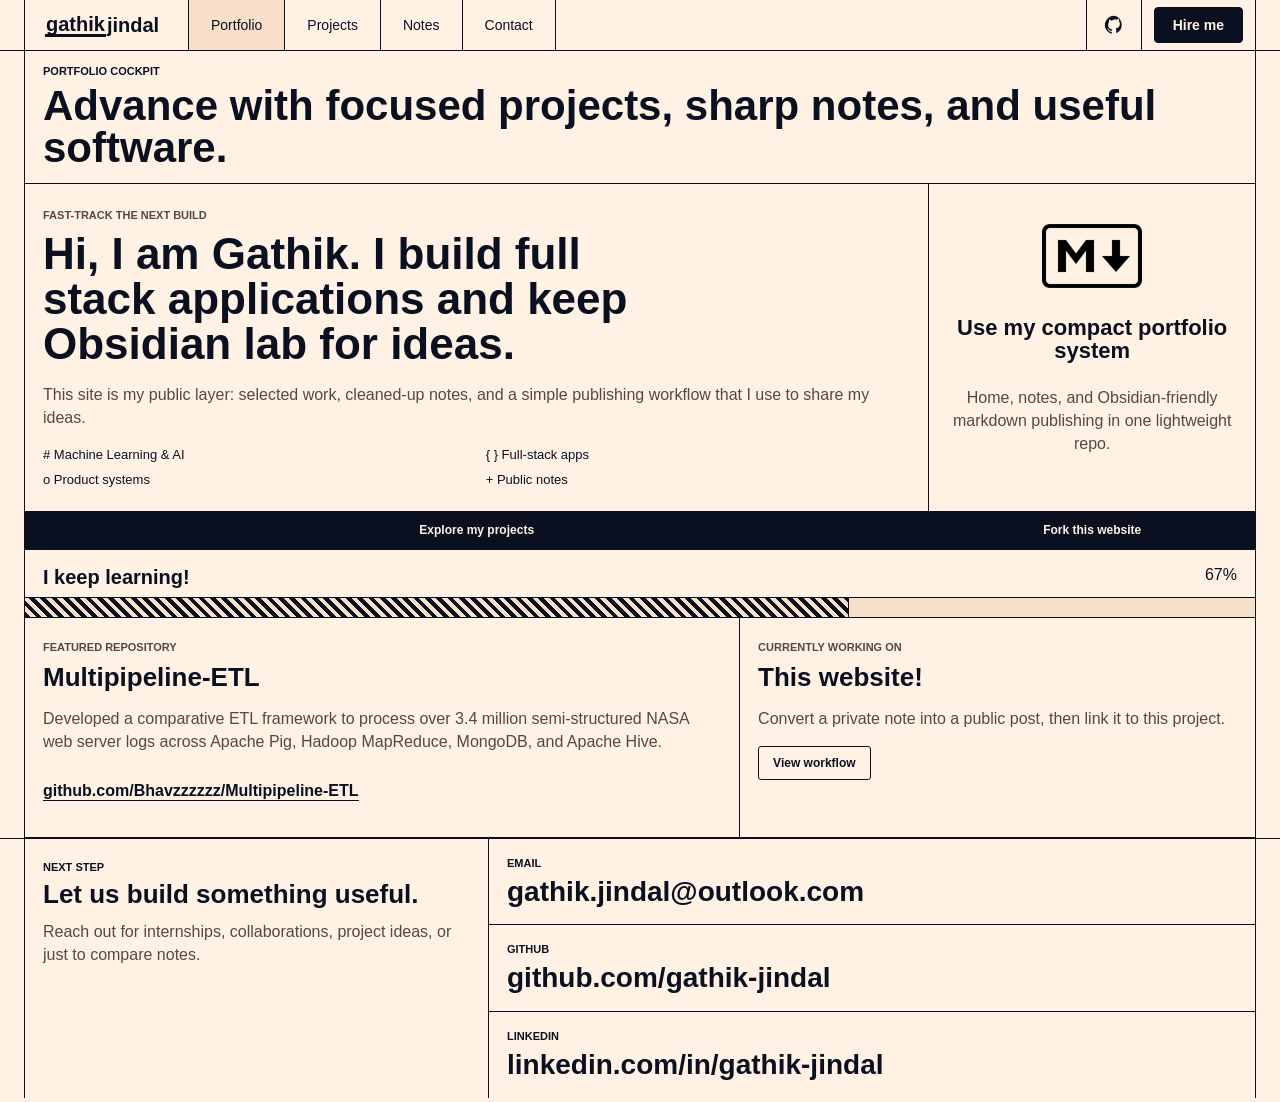
==== index.html @ c19e20e6 "change image" ====
<!doctype html>
<html lang="en">

<head>
  <meta charset="utf-8">
  <meta name="viewport" content="width=device-width, initial-scale=1">
  <meta name="description" content="Portfolio dashboard for Gathik Jindal.">
  <title>Gathik Jindal | Portfolio</title>
  <link rel="stylesheet" href="assets/css/base.css">
  <link rel="stylesheet" href="assets/css/pages/home.css">
</head>

<body class="page page-home page-no-sidebar">
  <header class="topbar">
    <div class="topbar-inner">
      <a class="logo" href="index.html" aria-label="Gathik Jindal home"><span>gathik</span>jindal</a>
      <nav class="topnav" aria-label="Main navigation">
        <a class="hover-pop" href="index.html" aria-current="page">Portfolio</a>
        <a class="hover-pop" href="#projects">Projects</a>
        <a class="hover-pop" href="notes.html">Notes</a>
        <a class="hover-pop" href="#contact">Contact</a>
      </nav>
      <div class="top-actions">
        <a class="icon-button hover-pop" href="https://github.com/gathik-jindal" target="_blank" aria-label="GitHub">
          <!-- svg for github, wild -->
          <svg viewBox="0 0 24 24" aria-hidden="true">
            <path
              d="M12 2a10 10 0 0 0-3.16 19.49c.5.09.68-.22.68-.48v-1.7c-2.78.6-3.37-1.19-3.37-1.19-.45-1.16-1.1-1.46-1.1-1.46-.91-.62.07-.61.07-.61 1 .07 1.53 1.03 1.53 1.03.9 1.52 2.34 1.08 2.91.83.09-.65.35-1.08.63-1.33-2.22-.25-4.55-1.11-4.55-4.93 0-1.09.39-1.98 1.03-2.68-.1-.25-.45-1.27.1-2.64 0 0 .84-.27 2.75 1.02A9.51 9.51 0 0 1 12 6.01c.85 0 1.7.11 2.5.34 1.9-1.29 2.74-1.02 2.74-1.02.55 1.37.2 2.39.1 2.64.64.7 1.02 1.59 1.02 2.68 0 3.83-2.34 4.67-4.56 4.92.36.31.68.92.68 1.86v2.76c0 .26.18.58.69.48A10 10 0 0 0 12 2Z" />
          </svg>
        </a>
        <a class="upgrade hover-pop" href="mailto:gathik.jindal@outlook.com">Hire me</a>
      </div>
    </div>
  </header>

  <div class="app-shell">
    <main class="dashboard" id="dashboard">
      <section class="panel header-panel">
        <p class="panel-label">Portfolio cockpit</p>
        <h1>Advance with focused projects, sharp notes, and useful software.</h1>
      </section>

      <section class="hero-panel panel">
        <div class="hero-copy">
          <p class="panel-label">Fast-track the next build</p>
          <h2>Hi, I am <span class="hover-pop" style="display: inline-block">Gathik</span>. I build full stack
            applications and keep Obsidian lab for ideas.</h2>
          <p>
            This site is my public layer: selected work, cleaned-up notes, and a simple publishing
            workflow that I use to share my ideas.
          </p>
          <div class="trend-grid" aria-label="Current focus areas">
            <span># Machine Learning & AI</span>
            <span>{ } Full-stack apps</span>
            <span>o Product systems</span>
            <span>+ Public notes</span>
          </div>
        </div>
        <aside class="coach-card">
          <div class="coach-image" aria-hidden="true">
            <img src="assets/images/mardown-icon.png"
              alt="A markdown file logo, representing my focus on building a public note-taking system." />
          </div>
          <h3>Use my compact portfolio system</h3>
          <p>Home, notes, and Obsidian-friendly markdown publishing in one lightweight repo.</p>
        </aside>
        <!-- These are related to the above two divs -->
        <a class="panel-cta hover-pop" href="#projects">Explore my projects</a>
        <a class="panel-cta panel-cta-alt hover-pop" href="notes.html">Fork this website</a>
      </section>

      <section class="panel progress-panel" id="learning">
        <div class="panel-heading">
          <h2>I keep learning!</h2>
          <span>67%</span>
        </div>
        <div class="progress-track"><span style="width: 67%"></span></div>
      </section>

      <section class="split-grid" id="projects">
        <article class="panel course-card hover-pop">
          <p class="panel-label">Featured repository</p>
          <h2>Multipipeline-ETL</h2>
          <p>Developed a comparative ETL framework to process over 3.4 million semi-structured NASA web server logs
            across Apache Pig, Hadoop MapReduce, MongoDB, and Apache Hive.</p>
          <a href="https://github.com/Bhavzzzzzz/Multipipeline-ETL"
            target="_blank">github.com/Bhavzzzzzz/Multipipeline-ETL</a>
        </article>
        <article class="panel plan-card hover-pop">
          <p class="panel-label">Currently Working on</p>
          <h2>This website!</h2>
          <p>Convert a private note into a public post, then link it to this project.</p>
          <a class="outline-button hover-pop" href="notes.html#obsidian-workflow">View workflow</a>
        </article>
      </section>
    </main>
  </div>

  <footer class="bottom-bar" id="contact">
    <div class="bottom-bar-inner">
      <div class="bottom-bar-intro">
        <p class="panel-label">Next step</p>
        <h2>Let us build something useful.</h2>
        <p>Reach out for internships, collaborations, project ideas, or just to compare notes.
      </div>
      <div class="bottom-bar-grid" aria-label="bottom-bar links">
        <a class="bottom-bar-card hover-pop" href="mailto:gathik.jindal@outlook.com">
          <span>Email</span>
          <strong>gathik.jindal@outlook.com</strong>
        </a>
        <a class="bottom-bar-card hover-pop" href="https://github.com/gathik-jindal" target="_blank" rel="noreferrer">
          <span>GitHub</span>
          <strong>github.com/gathik-jindal</strong>
        </a>
        <a class="bottom-bar-card hover-pop" href="https://www.linkedin.com/in/gathik-jindal-10851428b/" target="_blank"
          rel="noreferrer">
          <span>LinkedIn</span>
          <strong>linkedin.com/in/gathik-jindal</strong>
        </a>
      </div>
    </div>
  </footer>

  <script src="assets/js/main.js"></script>
</body>

</html>
---- assets/css/base.css ----
:root {
    --paper: #fff2e4;
    --paper-deep: #f7dfc9;
    --ink: #0b1020;
    --muted: #514a44;
    --line: #0b1020;
    --blue: #4b3cff;
    --yellow: #ffd500;
    --soft: rgba(11, 16, 32, 0.06);
}

* {
    box-sizing: border-box;
}

html {
    scroll-behavior: smooth;
}

body {
    margin: 0;
    background: var(--paper);
    color: var(--ink);
    font-family: Arial, Helvetica, sans-serif;
    letter-spacing: 0;
}

a {
    color: inherit;
    text-decoration: none;
}

button {
    color: inherit;
    font: inherit;
}

.topbar {
    position: sticky;
    top: 0;
    z-index: 20;
    min-height: 50px;
    border-bottom: 1.5px solid var(--line);
    background: var(--paper);
}

.topbar-inner {
    display: grid;
    grid-template-columns: 164px 1fr auto;
    width: min(100% - 48px, 1450px);
    min-height: 50px;
    margin: 0 auto;
    border-right: 1.5px solid var(--line);
    border-left: 1.5px solid var(--line);
    background: var(--paper);
}

.logo {
    display: flex;
    align-items: center;
    padding: 0 20px;
    border-right: 1.5px solid var(--line);
    font-size: 20px;
    font-weight: 700;
}

.logo span {
    display: inline-block;
    margin-right: 1px;
    padding: 1px 1px 0;
    border-bottom: 3px solid var(--ink);
    line-height: 1;
}

.topnav,
.top-actions {
    display: flex;
    align-items: stretch;
}

.topnav a,
.icon-button,
.upgrade {
    display: inline-flex;
    align-items: center;
    justify-content: center;
    min-height: 50px;
    padding: 0 22px;
    border-right: 1.5px solid var(--line);
    background: var(--paper);
    font-size: 14px;
}

.upgrade {
    min-height: 36px;
    align-self: center;
    margin: 0 12px;
    padding: 0 18px;
    border: 1.5px solid var(--line);
    border-radius: 4px;
    background: var(--ink);
    color: var(--paper);
    font-weight: 700;
}

.topnav a[aria-current="page"] {
    background: var(--paper-deep);
}

.hover-pop {
    position: relative;
    isolation: isolate;
    transition: transform 140ms ease;
}

.hover-pop:hover {
    z-index: 12;
    transform: translate(4px, -4px);
    outline: 1.5px solid var(--line);
    outline-offset: -1.5px;
}

.hover-pop::before {
    content: "";
    position: absolute;
    inset: 0;
    z-index: -1;
    opacity: 0;
    border: 1.5px solid var(--line);
    background: repeating-linear-gradient(45deg, var(--ink), var(--ink) 4px, var(--paper) 4px, var(--paper) 8px);
    transform: translate(-4px, 4px);
    clip-path: polygon(0 0, 4px 0, 4px calc(100% - 4px), 100% calc(100% - 4px), 100% 100%, 0 100%);
    transition: opacity 140ms ease;
}

.hover-pop:hover::before {
    opacity: 1;
}

.icon-button {
    width: 56px;
    padding: 0;
    border-left: 1.5px solid var(--line);
}

.icon-button svg {
    width: 22px;
    height: 22px;
    fill: currentColor;
}

.app-shell {
    display: grid;
    grid-template-columns: 185px minmax(0, 1fr);
    width: min(100% - 48px, 1450px);
    /* min-height: calc(100vh - 51px); */
    margin: 0 auto;
    border-left: 1.5px solid var(--line);
    border-right: 1.5px solid var(--line);
    background: var(--paper);
}

.page-no-sidebar .app-shell {
    grid-template-columns: 1fr;
    width: min(100% - 48px, 1450px);
}

/* Sidebar contents are not used right now but can be used
in the future */

.sidebar {
    border-right: 1.5px solid var(--line);
    background: rgba(255, 242, 228, 0.84);
}

.page-no-sidebar .sidebar {
    display: none;
}

.side-link {
    display: flex;
    align-items: center;
    gap: 10px;
    min-height: 36px;
    padding: 0 14px;
    border-bottom: 1.5px solid var(--line);
    background: var(--paper);
    font-size: 13px;
}

.side-link.is-active {
    background: var(--paper-deep);
}

.side-icon {
    width: 18px;
    text-align: center;
    font-size: 16px;
}

.side-link small {
    margin-left: auto;
    padding: 2px 5px;
    border-radius: 999px;
    background: var(--yellow);
    font-size: 9px;
    font-weight: 700;
}

.side-card {
    padding: 16px;
    border-bottom: 1.5px solid var(--line);
    background: var(--paper);
}

.side-card h2 {
    margin: 0 0 8px;
    font-size: 16px;
}

.side-card p {
    margin: 0 0 12px;
    color: var(--muted);
    font-size: 12px;
    line-height: 1.35;
}

.dashboard {
    min-width: 0;
}

.panel {
    border-bottom: 1.5px solid var(--line);
    background: var(--paper);
}

.header-panel {
    padding: 14px 18px;
}

.panel-label {
    margin: 0 0 8px;
    font-size: 11px;
    font-weight: 700;
    text-transform: uppercase;
}

.text-blue {
    color: var(--blue);
}

.header-panel h1 {
    margin: 0;
    font-size: clamp(24px, 4vw, 42px);
    line-height: 1;
}

.panel-heading {
    display: flex;
    justify-content: space-between;
    padding: 0 18px 8px;
}

.panel-heading h2 {
    margin: 0;
    font-size: 20px;
}

.dark-button,
.outline-button {
    display: inline-flex;
    align-items: center;
    justify-content: center;
    min-height: 34px;
    padding: 0 14px;
    border: 1.5px solid var(--line);
    border-radius: 3px;
    font-size: 12px;
    font-weight: 700;
}

.dark-button {
    width: 100%;
    background: var(--ink);
    color: var(--paper);
}

.outline-button {
    background: var(--paper);
    cursor: pointer;
}

@media (max-width: 840px) {
    .topbar {
        min-height: 0;
    }

    .topbar-inner {
        grid-template-columns: 1fr;
        width: 100%;
        border-right: 0;
        border-left: 0;
    }

    .logo,
    .topnav a,
    .icon-button {
        border-bottom: 1.5px solid var(--line);
    }

    .topnav,
    .top-actions {
        overflow-x: auto;
    }

    .app-shell {
        grid-template-columns: 1fr;
        width: 100%;
        border: 0;
    }

    .sidebar {
        display: none;
    }
}
---- assets/css/pages/home.css ----
.hero-panel {
    display: grid;
    grid-template-columns: minmax(0, 2fr) minmax(220px, 0.72fr);
    border-bottom: 0;
}

.hero-copy {
    padding: 24px 18px;
    border-right: 1.5px solid var(--line);
}

.hero-copy h2 {
    max-width: 650px;
    margin: 0 0 12px;
    font-size: clamp(26px, 4.6vw, 44px);
    line-height: 1.02;
}

.hero-copy p,
.coach-card p,
.course-card p,
.plan-card p {
    color: var(--muted);
    line-height: 1.45;
}

.trend-grid {
    display: grid;
    grid-template-columns: repeat(2, minmax(0, 1fr));
    gap: 10px 18px;
    margin-top: 18px;
    font-size: 13px;
}

.coach-card {
    display: flex;
    flex-direction: column;
    justify-content: center;
    padding: 18px;
    background: var(--paper);
    text-align: center;
}

.coach-card h3 {
    margin: 14px 0 8px;
    font-size: 22px;
    line-height: 1.05;
}

.coach-image {
    position: relative;
    height: 78px;
}

.panel-cta {
    display: grid;
    min-height: 38px;
    place-items: center;
    border-top: 1.5px solid var(--line);
    border-right: 1.5px solid var(--line);
    background: var(--ink);
    color: var(--paper);
    font-size: 12px;
    font-weight: 700;
}

.panel-cta-alt {
    border-right: 0;
}

.progress-panel {
    padding: 16px 0 0;
    border-top: 1.5px solid var(--line);
}

.progress-track {
    height: 20px;
    border-top: 1.5px solid var(--line);
    background: var(--paper-deep);
}

.progress-track span {
    display: block;
    height: 100%;
    border-right: 1.5px solid var(--line);
    background: repeating-linear-gradient(45deg, var(--ink), var(--ink) 4px, transparent 4px, transparent 8px);
}

.split-grid {
    display: grid;
    grid-template-columns: minmax(0, 1fr) minmax(220px, 0.72fr);
}

.course-card,
.plan-card {
    min-height: 220px;
    padding: 22px 18px;
    border-right: 1.5px solid var(--line);
    background: var(--paper);
}

.plan-card {
    border-right: 0;
}

.course-card h2,
.plan-card h2,
.bottom-bar h2 {
    margin: 0;
    font-size: 26px;
    line-height: 1.05;
}

.course-card a {
    display: inline-block;
    margin-top: 12px;
    border-bottom: 1.5px solid var(--line);
    font-weight: 700;
}

.bottom-bar {
    display: grid;
    border-top: 1.5px solid var(--line);
    background: var(--paper);
}

.bottom-bar-inner {
    display: grid;
    grid-template-columns: 464px 1fr;
    width: min(100% - 48px, 1450px);
    min-height: 50px;
    margin: 0 auto;
    border-right: 1.5px solid var(--line);
    border-left: 1.5px solid var(--line);
    background: var(--paper);
}

.bottom-bar-intro {
    padding: 22px 18px;
    border-right: 1.5px solid var(--line);
}

.bottom-bar-intro h2 {
    margin: 0;
    font-size: 26px;
    line-height: 1.05;
}

.bottom-bar-intro p:not(.panel-label) {
    margin: 12px 0 0;
    color: var(--muted);
    line-height: 1.45;
}

.bottom-bar-grid {
    display: grid;
    grid-template-columns: 1fr;
}

.bottom-bar-card {
    display: grid;
    gap: 8px;
    min-height: 86px;
    padding: 18px;
    border-bottom: 1.5px solid var(--line);
    background: var(--paper);
}

.bottom-bar-card:last-child {
    border-bottom: 0;
}

.bottom-bar-card span {
    font-size: 11px;
    font-weight: 700;
    text-transform: uppercase;
}

.bottom-bar-card strong {
    overflow-wrap: anywhere;
    font-size: clamp(18px, 3vw, 28px);
    line-height: 1.05;
}

@media (max-width: 840px) {

    .hero-panel,
    .split-grid,
    .bottom-bar {
        grid-template-columns: 1fr;
    }

    .hero-copy,
    .bottom-bar-intro,
    .course-card,
    .plan-card {
        border-right: 0;
        border-bottom: 1.5px solid var(--line);
    }

    .panel-cta {
        border-right: 0;
    }

    .trend-grid {
        grid-template-columns: 1fr;
    }
}
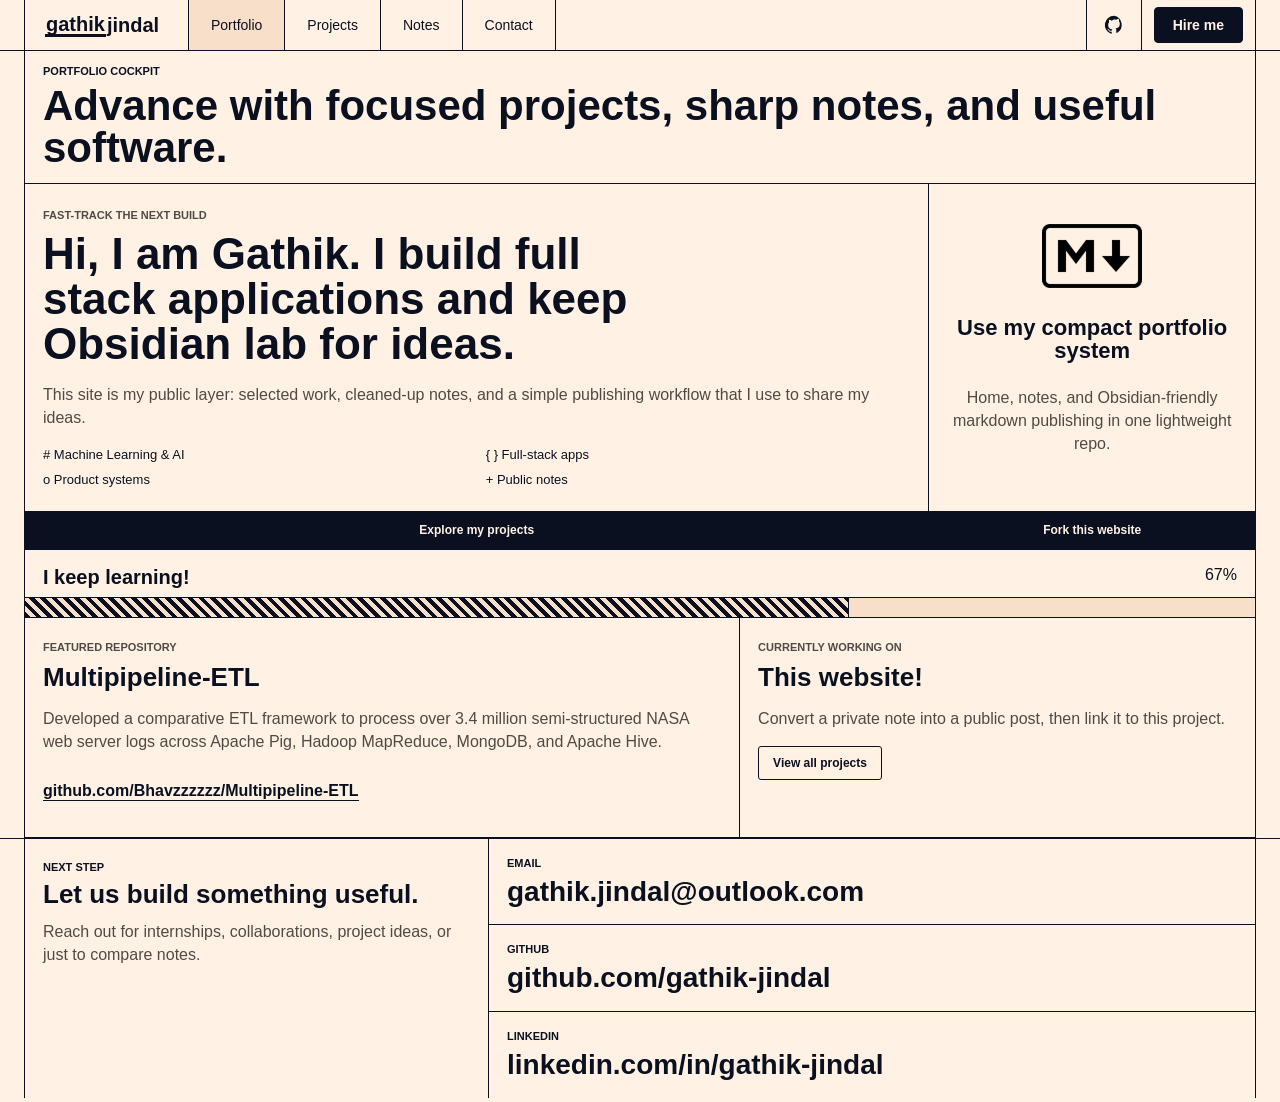
==== commit 00118ca8: "obsidian notes" ====
--- a/index.html
+++ b/index.html
@@ -16,7 +16,7 @@
       <a class="logo" href="index.html" aria-label="Gathik Jindal home"><span>gathik</span>jindal</a>
       <nav class="topnav" aria-label="Main navigation">
         <a class="hover-pop" href="index.html" aria-current="page">Portfolio</a>
-        <a class="hover-pop" href="#projects">Projects</a>
+        <a class="hover-pop" href="projects.html">Projects</a>
         <a class="hover-pop" href="notes.html">Notes</a>
         <a class="hover-pop" href="#contact">Contact</a>
       </nav>
@@ -65,7 +65,7 @@
           <p>Home, notes, and Obsidian-friendly markdown publishing in one lightweight repo.</p>
         </aside>
         <!-- These are related to the above two divs -->
-        <a class="panel-cta hover-pop" href="#projects">Explore my projects</a>
+        <a class="panel-cta hover-pop" href="projects.html">Explore my projects</a>
         <a class="panel-cta panel-cta-alt hover-pop" href="notes.html">Fork this website</a>
       </section>
 
@@ -90,7 +90,7 @@
           <p class="panel-label">Currently Working on</p>
           <h2>This website!</h2>
           <p>Convert a private note into a public post, then link it to this project.</p>
-          <a class="outline-button hover-pop" href="notes.html#obsidian-workflow">View workflow</a>
+          <a class="outline-button hover-pop" href="projects.html">View all projects</a>
         </article>
       </section>
     </main>
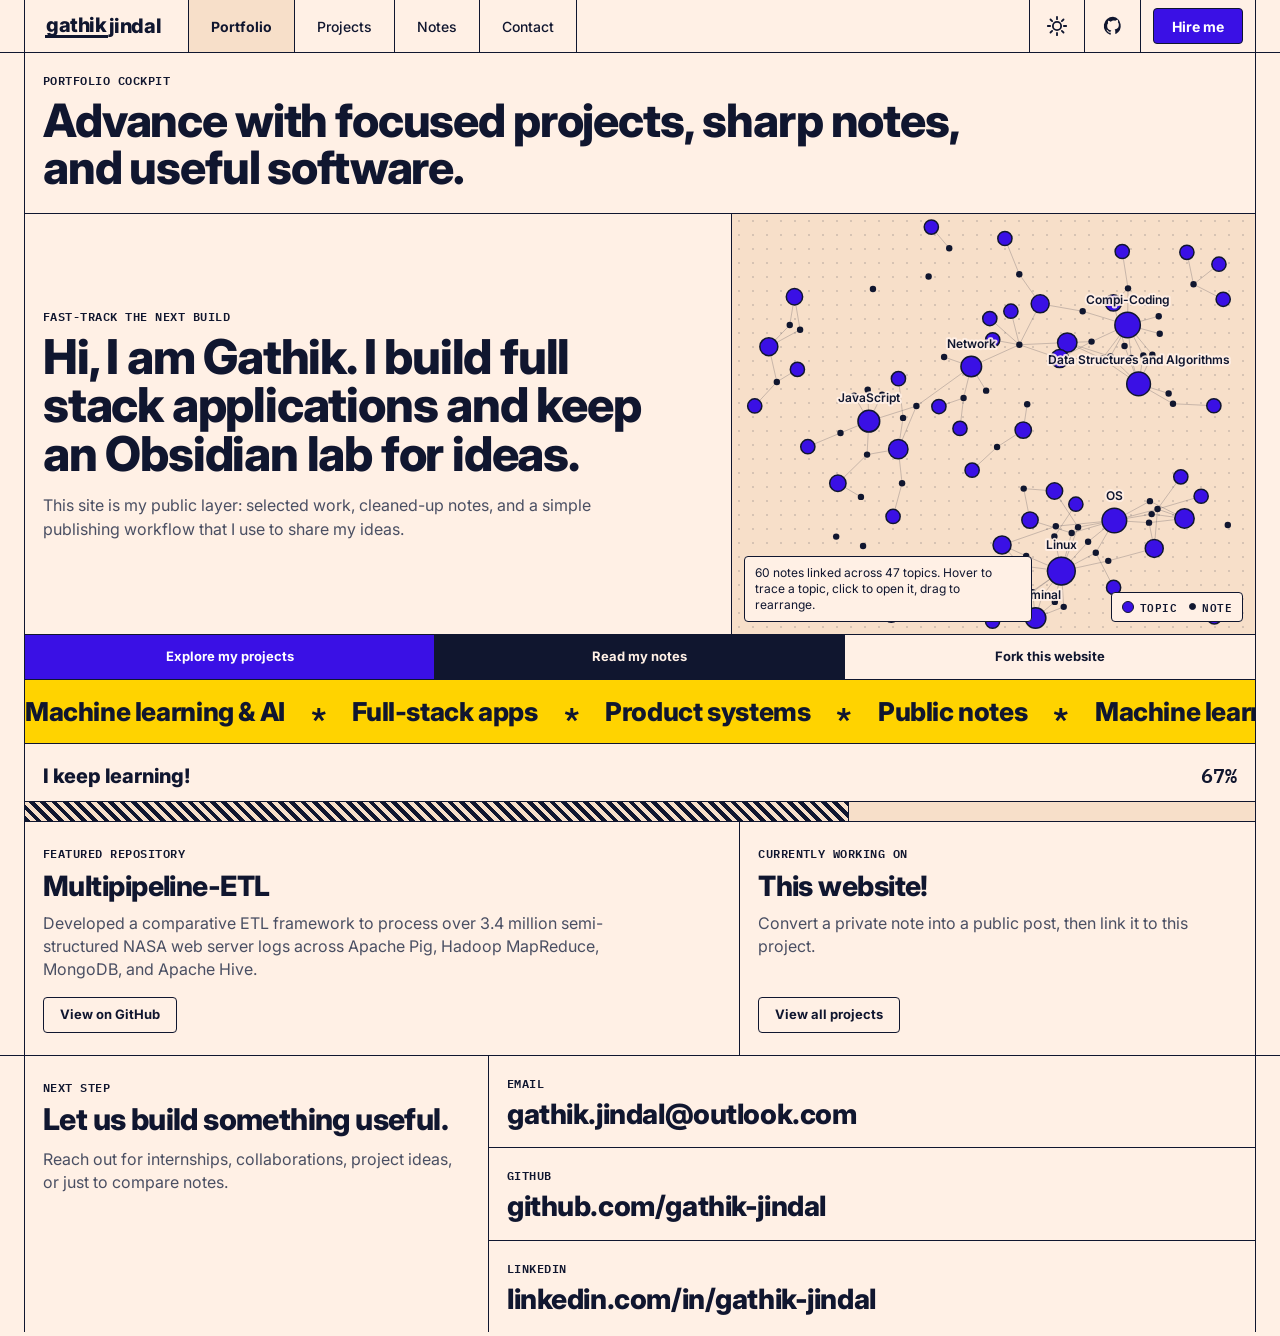
==== commit 2d7e56b7: "theme change" ====
--- a/index.html
+++ b/index.html
@@ -6,11 +6,29 @@
   <meta name="viewport" content="width=device-width, initial-scale=1">
   <meta name="description" content="Portfolio dashboard for Gathik Jindal.">
   <title>Gathik Jindal | Portfolio</title>
+  <link rel="icon" type="image/png" href="assets/images/mardown-icon.png">
+  <script>
+    // Apply the saved (or OS) theme before first paint so the page never flashes.
+    (function () {
+      var root = document.documentElement;
+      var theme = null;
+      try { theme = localStorage.getItem("theme"); } catch (e) { }
+      if (!theme) theme = matchMedia("(prefers-color-scheme: dark)").matches ? "dark" : "light";
+      root.setAttribute("data-theme", theme);
+      root.classList.add("js");
+    })();
+  </script>
+  <link rel="preconnect" href="https://fonts.googleapis.com">
+  <link rel="preconnect" href="https://fonts.gstatic.com" crossorigin>
+  <link rel="stylesheet"
+    href="https://fonts.googleapis.com/css2?family=IBM+Plex+Mono:wght@500;600&family=Inter:wght@400..800&display=swap">
   <link rel="stylesheet" href="assets/css/base.css">
   <link rel="stylesheet" href="assets/css/pages/home.css">
 </head>
 
 <body class="page page-home page-no-sidebar">
+  <div class="page-curtain" aria-hidden="true"><span><b>gathik</b>jindal</span></div>
+
   <header class="topbar">
     <div class="topbar-inner">
       <a class="logo" href="index.html" aria-label="Gathik Jindal home"><span>gathik</span>jindal</a>
@@ -21,8 +39,16 @@
         <a class="hover-pop" href="#contact">Contact</a>
       </nav>
       <div class="top-actions">
-        <a class="icon-button hover-pop" href="https://github.com/gathik-jindal" target="_blank" aria-label="GitHub">
-          <!-- svg for github, wild -->
+        <button class="icon-button theme-toggle hover-pop" id="themeToggle" type="button" aria-label="Switch to dark theme">
+          <svg class="icon-sun" viewBox="0 0 24 24" aria-hidden="true">
+            <circle cx="12" cy="12" r="4.5" />
+            <path d="M12 2v2.5M12 19.5V22M2 12h2.5M19.5 12H22M4.9 4.9l1.8 1.8M17.3 17.3l1.8 1.8M4.9 19.1l1.8-1.8M17.3 6.7l1.8-1.8" />
+          </svg>
+          <svg class="icon-moon" viewBox="0 0 24 24" aria-hidden="true">
+            <path d="M20 14.5A8.5 8.5 0 0 1 9.5 4a8.5 8.5 0 1 0 10.5 10.5Z" />
+          </svg>
+        </button>
+        <a class="icon-button hover-pop" href="https://github.com/gathik-jindal" target="_blank" rel="noreferrer" aria-label="GitHub">
           <svg viewBox="0 0 24 24" aria-hidden="true">
             <path
               d="M12 2a10 10 0 0 0-3.16 19.49c.5.09.68-.22.68-.48v-1.7c-2.78.6-3.37-1.19-3.37-1.19-.45-1.16-1.1-1.46-1.1-1.46-.91-.62.07-.61.07-.61 1 .07 1.53 1.03 1.53 1.03.9 1.52 2.34 1.08 2.91.83.09-.65.35-1.08.63-1.33-2.22-.25-4.55-1.11-4.55-4.93 0-1.09.39-1.98 1.03-2.68-.1-.25-.45-1.27.1-2.64 0 0 .84-.27 2.75 1.02A9.51 9.51 0 0 1 12 6.01c.85 0 1.7.11 2.5.34 1.9-1.29 2.74-1.02 2.74-1.02.55 1.37.2 2.39.1 2.64.64.7 1.02 1.59 1.02 2.68 0 3.83-2.34 4.67-4.56 4.92.36.31.68.92.68 1.86v2.76c0 .26.18.58.69.48A10 10 0 0 0 12 2Z" />
@@ -37,82 +63,103 @@
     <main class="dashboard" id="dashboard">
       <section class="panel header-panel">
         <p class="panel-label">Portfolio cockpit</p>
-        <h1>Advance with focused projects, sharp notes, and useful software.</h1>
+        <h1 data-split style="--d: 400ms">Advance with focused projects, sharp notes, and useful software.</h1>
       </section>
 
-      <section class="hero-panel panel">
+      <section class="panel hero-panel">
         <div class="hero-copy">
           <p class="panel-label">Fast-track the next build</p>
           <h2>Hi, I am <span class="hover-pop" style="display: inline-block">Gathik</span>. I build full stack
-            applications and keep Obsidian lab for ideas.</h2>
-          <p>
-            This site is my public layer: selected work, cleaned-up notes, and a simple publishing
-            workflow that I use to share my ideas.
-          </p>
-          <div class="trend-grid" aria-label="Current focus areas">
-            <span># Machine Learning & AI</span>
-            <span>{ } Full-stack apps</span>
-            <span>o Product systems</span>
-            <span>+ Public notes</span>
-          </div>
+            applications and keep an Obsidian lab for ideas.</h2>
+          <p>This site is my public layer: selected work, cleaned-up notes, and a simple publishing workflow that I
+            use to share my ideas.</p>
         </div>
-        <aside class="coach-card">
-          <div class="coach-image" aria-hidden="true">
-            <img src="assets/images/mardown-icon.png"
-              alt="A markdown file logo, representing my focus on building a public note-taking system." />
-          </div>
-          <h3>Use my compact portfolio system</h3>
-          <p>Home, notes, and Obsidian-friendly markdown publishing in one lightweight repo.</p>
-        </aside>
-        <!-- These are related to the above two divs -->
-        <a class="panel-cta hover-pop" href="projects.html">Explore my projects</a>
-        <a class="panel-cta panel-cta-alt hover-pop" href="notes.html">Fork this website</a>
+        <figure class="hero-graph">
+          <canvas id="noteGraph" role="img"
+            aria-label="An animated graph of my notes, clustered around the topics they are tagged with."></canvas>
+          <figcaption>
+            <p class="graph-caption" id="graphCaption">My notes, clustered by topic. Hover to trace a topic, click to
+              open it, drag to rearrange.</p>
+            <ul class="graph-legend" aria-hidden="true">
+              <li><i class="legend-topic"></i>Topic</li>
+              <li><i class="legend-note"></i>Note</li>
+            </ul>
+          </figcaption>
+        </figure>
       </section>
 
-      <section class="panel progress-panel" id="learning">
+      <nav class="cta-strip" aria-label="Where to go next">
+        <a class="panel-cta panel-cta-blue hover-pop" href="projects.html">Explore my projects</a>
+        <a class="panel-cta panel-cta-ink hover-pop" href="notes.html">Read my notes</a>
+        <a class="panel-cta panel-cta-plain hover-pop" href="https://github.com/gathik-jindal/website" target="_blank"
+          rel="noreferrer">Fork this website</a>
+      </nav>
+
+      <div class="marquee" role="region" aria-label="Current focus areas">
+        <div class="marquee-track">
+          <ul class="marquee-group">
+          <li>Machine learning &amp; AI</li>
+          <li>Full-stack apps</li>
+          <li>Product systems</li>
+          <li>Public notes</li>
+          </ul>
+          <ul class="marquee-group" aria-hidden="true">
+          <li>Machine learning &amp; AI</li>
+          <li>Full-stack apps</li>
+          <li>Product systems</li>
+          <li>Public notes</li>
+          </ul>
+        </div>
+      </div>
+
+      <section class="panel progress-panel" id="learning" data-reveal>
         <div class="panel-heading">
           <h2>I keep learning!</h2>
-          <span>67%</span>
+          <span class="progress-count" data-count="67" aria-label="67 percent">67%</span>
         </div>
-        <div class="progress-track"><span style="width: 67%"></span></div>
+        <div class="progress-track"><span data-progress style="--w: 67%"></span></div>
       </section>
 
       <section class="split-grid" id="projects">
-        <article class="panel course-card hover-pop">
+        <article class="panel course-card hover-pop" data-reveal>
           <p class="panel-label">Featured repository</p>
           <h2>Multipipeline-ETL</h2>
           <p>Developed a comparative ETL framework to process over 3.4 million semi-structured NASA web server logs
             across Apache Pig, Hadoop MapReduce, MongoDB, and Apache Hive.</p>
-          <a href="https://github.com/Bhavzzzzzz/Multipipeline-ETL"
-            target="_blank">github.com/Bhavzzzzzz/Multipipeline-ETL</a>
+          <div class="card-foot">
+            <a class="outline-button hover-pop" href="https://github.com/Bhavzzzzzz/Multipipeline-ETL" target="_blank"
+              rel="noreferrer">View on GitHub</a>
+          </div>
         </article>
-        <article class="panel plan-card hover-pop">
-          <p class="panel-label">Currently Working on</p>
+        <article class="panel plan-card hover-pop" data-reveal style="--d: 100ms">
+          <p class="panel-label">Currently working on</p>
           <h2>This website!</h2>
           <p>Convert a private note into a public post, then link it to this project.</p>
-          <a class="outline-button hover-pop" href="projects.html">View all projects</a>
+          <div class="card-foot">
+            <a class="outline-button hover-pop" href="projects.html">View all projects</a>
+          </div>
         </article>
       </section>
     </main>
   </div>
 
-  <footer class="bottom-bar" id="contact">
-    <div class="bottom-bar-inner">
-      <div class="bottom-bar-intro">
+  <footer class="site-footer" id="contact">
+    <div class="footer-inner">
+      <div class="footer-intro">
         <p class="panel-label">Next step</p>
         <h2>Let us build something useful.</h2>
-        <p>Reach out for internships, collaborations, project ideas, or just to compare notes.
+        <p>Reach out for internships, collaborations, project ideas, or just to compare notes.</p>
       </div>
-      <div class="bottom-bar-grid" aria-label="bottom-bar links">
-        <a class="bottom-bar-card hover-pop" href="mailto:gathik.jindal@outlook.com">
+      <div class="footer-links">
+        <a class="footer-card hover-pop" href="mailto:gathik.jindal@outlook.com">
           <span>Email</span>
           <strong>gathik.jindal@outlook.com</strong>
         </a>
-        <a class="bottom-bar-card hover-pop" href="https://github.com/gathik-jindal" target="_blank" rel="noreferrer">
+        <a class="footer-card hover-pop" href="https://github.com/gathik-jindal" target="_blank" rel="noreferrer">
           <span>GitHub</span>
           <strong>github.com/gathik-jindal</strong>
         </a>
-        <a class="bottom-bar-card hover-pop" href="https://www.linkedin.com/in/gathik-jindal-10851428b/" target="_blank"
+        <a class="footer-card hover-pop" href="https://www.linkedin.com/in/gathik-jindal-10851428b/" target="_blank"
           rel="noreferrer">
           <span>LinkedIn</span>
           <strong>linkedin.com/in/gathik-jindal</strong>
@@ -122,6 +169,7 @@
   </footer>
 
   <script src="assets/js/main.js"></script>
+  <script src="assets/js/graph.js"></script>
 </body>
 
-</html>+</html>
--- a/assets/css/base.css
+++ b/assets/css/base.css
@@ -1,28 +1,88 @@
+/* =========================================================
+   Tokens: Codecademy-style palette
+   Beige paper, navy ink, "hyper" blue and yellow accents.
+   ========================================================= */
 :root {
-    --paper: #fff2e4;
+    --paper: #fff0e5;
     --paper-deep: #f7dfc9;
-    --ink: #0b1020;
-    --muted: #514a44;
-    --line: #0b1020;
-    --blue: #4b3cff;
-    --yellow: #ffd500;
-    --soft: rgba(11, 16, 32, 0.06);
-}
-
-* {
+    --ink: #10162f;
+    --muted: #4a4f63;
+    --line: #10162f;
+    --blue: #3a10e5;
+    --yellow: #ffd300;
+    --on-blue: #ffffff;
+    --on-yellow: #10162f;
+    --soft: rgba(16, 22, 47, 0.07);
+    --pattern: rgba(16, 22, 47, 0.14);
+
+    --rule: 1.5px;
+    --shell: min(100% - 48px, 1450px);
+    --font-ui: "Inter", "Helvetica Neue", Arial, sans-serif;
+    --font-mono: "IBM Plex Mono", "SFMono-Regular", Consolas, monospace;
+    --ease-out: cubic-bezier(0.16, 1, 0.3, 1);
+    color-scheme: light;
+}
+
+:root[data-theme="dark"] {
+    --paper: #10162f;
+    --paper-deep: #1d2548;
+    --ink: #fff0e5;
+    --muted: #b9bccb;
+    --line: #6c7294;
+    --blue: #8a70ff;
+    --yellow: #ffd300;
+    --on-blue: #10162f;
+    --on-yellow: #10162f;
+    --soft: rgba(255, 240, 229, 0.08);
+    --pattern: rgba(255, 240, 229, 0.1);
+    color-scheme: dark;
+}
+
+/* No-JS fallback: follow the OS setting */
+@media (prefers-color-scheme: dark) {
+    :root:not([data-theme]) {
+        --paper: #10162f;
+        --paper-deep: #1d2548;
+        --ink: #fff0e5;
+        --muted: #b9bccb;
+        --line: #6c7294;
+        --blue: #8a70ff;
+        --on-blue: #10162f;
+        --soft: rgba(255, 240, 229, 0.08);
+        --pattern: rgba(255, 240, 229, 0.1);
+        color-scheme: dark;
+    }
+}
+
+/* =========================================================
+   Base
+   ========================================================= */
+*,
+*::before,
+*::after {
     box-sizing: border-box;
 }
 
 html {
     scroll-behavior: smooth;
+    scroll-padding-top: 64px;
 }
 
 body {
     margin: 0;
     background: var(--paper);
     color: var(--ink);
-    font-family: Arial, Helvetica, sans-serif;
+    font-family: var(--font-ui);
+    font-size: 16px;
+    line-height: 1.5;
     letter-spacing: 0;
+    -webkit-font-smoothing: antialiased;
+    transition: background-color 300ms ease, color 300ms ease;
+}
+
+::selection {
+    background: var(--yellow);
+    color: var(--on-yellow);
 }
 
 a {
@@ -35,33 +95,91 @@
     font: inherit;
 }
 
+img {
+    max-width: 100%;
+}
+
+:focus-visible {
+    outline: 3px solid var(--blue);
+    outline-offset: 2px;
+}
+
+/* =========================================================
+   Page curtain (page-to-page transition)
+   Lifts on its own via CSS, so the page never stays covered
+   even if JavaScript fails.
+   ========================================================= */
+.page-curtain {
+    display: none;
+}
+
+.js .page-curtain {
+    position: fixed;
+    inset: 0;
+    z-index: 100;
+    display: grid;
+    place-items: center;
+    background: var(--ink);
+    color: var(--paper);
+    pointer-events: none;
+    animation: curtain-out 700ms var(--ease-out) 80ms forwards;
+}
+
+.page-curtain span {
+    font-size: clamp(28px, 5vw, 56px);
+    font-weight: 800;
+    letter-spacing: -0.02em;
+}
+
+.page-curtain span b {
+    padding: 0 2px;
+    border-bottom: 5px solid var(--yellow);
+}
+
+.js .page-curtain.is-entering {
+    animation: curtain-in 400ms var(--ease-out) forwards;
+}
+
+@keyframes curtain-out {
+    from { transform: translateY(0); visibility: visible; }
+    to { transform: translateY(-101%); visibility: hidden; }
+}
+
+@keyframes curtain-in {
+    from { transform: translateY(101%); visibility: visible; }
+    to { transform: translateY(0); visibility: visible; }
+}
+
+/* =========================================================
+   Top bar
+   ========================================================= */
 .topbar {
     position: sticky;
     top: 0;
     z-index: 20;
-    min-height: 50px;
-    border-bottom: 1.5px solid var(--line);
-    background: var(--paper);
+    border-bottom: var(--rule) solid var(--line);
+    background: var(--paper);
+    transition: background-color 300ms ease;
 }
 
 .topbar-inner {
     display: grid;
     grid-template-columns: 164px 1fr auto;
-    width: min(100% - 48px, 1450px);
-    min-height: 50px;
+    width: var(--shell);
+    min-height: 52px;
     margin: 0 auto;
-    border-right: 1.5px solid var(--line);
-    border-left: 1.5px solid var(--line);
-    background: var(--paper);
+    border-right: var(--rule) solid var(--line);
+    border-left: var(--rule) solid var(--line);
 }
 
 .logo {
     display: flex;
     align-items: center;
     padding: 0 20px;
-    border-right: 1.5px solid var(--line);
+    border-right: var(--rule) solid var(--line);
     font-size: 20px;
-    font-weight: 700;
+    font-weight: 800;
+    letter-spacing: -0.02em;
 }
 
 .logo span {
@@ -79,45 +197,86 @@
 }
 
 .topnav a,
-.icon-button,
+.icon-button {
+    display: inline-flex;
+    align-items: center;
+    justify-content: center;
+    min-height: 52px;
+    padding: 0 22px;
+    border: 0;
+    border-right: var(--rule) solid var(--line);
+    background: var(--paper);
+    font-size: 14px;
+    font-weight: 500;
+    cursor: pointer;
+}
+
+.topnav a[aria-current="page"] {
+    background: var(--paper-deep);
+    font-weight: 700;
+}
+
+.icon-button {
+    width: 56px;
+    padding: 0;
+    border-left: var(--rule) solid var(--line);
+}
+
+.icon-button + .icon-button {
+    border-left: 0;
+}
+
+.icon-button svg {
+    width: 22px;
+    height: 22px;
+    fill: currentColor;
+}
+
+.theme-toggle svg {
+    fill: none;
+    stroke: currentColor;
+    stroke-width: 2;
+    stroke-linecap: round;
+}
+
+.theme-toggle .icon-moon,
+[data-theme="dark"] .theme-toggle .icon-sun {
+    display: none;
+}
+
+[data-theme="dark"] .theme-toggle .icon-moon {
+    display: block;
+}
+
 .upgrade {
     display: inline-flex;
     align-items: center;
-    justify-content: center;
-    min-height: 50px;
-    padding: 0 22px;
-    border-right: 1.5px solid var(--line);
-    background: var(--paper);
-    font-size: 14px;
-}
-
-.upgrade {
+    align-self: center;
     min-height: 36px;
-    align-self: center;
     margin: 0 12px;
     padding: 0 18px;
-    border: 1.5px solid var(--line);
+    border: var(--rule) solid var(--line);
     border-radius: 4px;
-    background: var(--ink);
-    color: var(--paper);
+    background: var(--blue);
+    color: var(--on-blue);
+    font-size: 14px;
     font-weight: 700;
 }
 
-.topnav a[aria-current="page"] {
-    background: var(--paper-deep);
-}
-
+/* =========================================================
+   Signature hover: lift up-right over a hatched shadow
+   ========================================================= */
 .hover-pop {
     position: relative;
     isolation: isolate;
-    transition: transform 140ms ease;
+    transition: transform 160ms ease;
 }
 
 .hover-pop:hover {
     z-index: 12;
     transform: translate(4px, -4px);
-    outline: 1.5px solid var(--line);
-    outline-offset: -1.5px;
+    outline: var(--rule) solid var(--line);
+    outline-offset: calc(var(--rule) * -1);
 }
 
 .hover-pop::before {
@@ -126,194 +285,365 @@
     inset: 0;
     z-index: -1;
     opacity: 0;
-    border: 1.5px solid var(--line);
-    background: repeating-linear-gradient(45deg, var(--ink), var(--ink) 4px, var(--paper) 4px, var(--paper) 8px);
+    border: var(--rule) solid var(--line);
+    border-radius: inherit;
+    background: repeating-linear-gradient(45deg, var(--ink), var(--ink) 3px, var(--paper) 3px, var(--paper) 7px);
     transform: translate(-4px, 4px);
     clip-path: polygon(0 0, 4px 0, 4px calc(100% - 4px), 100% calc(100% - 4px), 100% 100%, 0 100%);
-    transition: opacity 140ms ease;
+    transition: opacity 160ms ease;
 }
 
 .hover-pop:hover::before {
     opacity: 1;
 }
 
-.icon-button {
-    width: 56px;
-    padding: 0;
-    border-left: 1.5px solid var(--line);
-}
-
-.icon-button svg {
-    width: 22px;
-    height: 22px;
-    fill: currentColor;
-}
-
+/* =========================================================
+   Shell and panels
+   ========================================================= */
 .app-shell {
     display: grid;
-    grid-template-columns: 185px minmax(0, 1fr);
-    width: min(100% - 48px, 1450px);
-    /* min-height: calc(100vh - 51px); */
+    grid-template-columns: 200px minmax(0, 1fr);
+    width: var(--shell);
     margin: 0 auto;
-    border-left: 1.5px solid var(--line);
-    border-right: 1.5px solid var(--line);
-    background: var(--paper);
+    border-right: var(--rule) solid var(--line);
+    border-left: var(--rule) solid var(--line);
+    background: var(--paper);
+    transition: background-color 300ms ease;
 }
 
 .page-no-sidebar .app-shell {
     grid-template-columns: 1fr;
-    width: min(100% - 48px, 1450px);
-}
-
-/* Sidebar contents are not used right now but can be used
-in the future */
+}
 
 .sidebar {
-    border-right: 1.5px solid var(--line);
-    background: rgba(255, 242, 228, 0.84);
+    border-right: var(--rule) solid var(--line);
+    background: var(--paper);
 }
 
 .page-no-sidebar .sidebar {
     display: none;
 }
 
-.side-link {
-    display: flex;
-    align-items: center;
-    gap: 10px;
-    min-height: 36px;
-    padding: 0 14px;
-    border-bottom: 1.5px solid var(--line);
-    background: var(--paper);
-    font-size: 13px;
-}
-
-.side-link.is-active {
-    background: var(--paper-deep);
-}
-
-.side-icon {
-    width: 18px;
-    text-align: center;
-    font-size: 16px;
-}
-
-.side-link small {
-    margin-left: auto;
-    padding: 2px 5px;
-    border-radius: 999px;
-    background: var(--yellow);
-    font-size: 9px;
-    font-weight: 700;
-}
-
-.side-card {
-    padding: 16px;
-    border-bottom: 1.5px solid var(--line);
-    background: var(--paper);
-}
-
-.side-card h2 {
-    margin: 0 0 8px;
-    font-size: 16px;
-}
-
-.side-card p {
-    margin: 0 0 12px;
-    color: var(--muted);
-    font-size: 12px;
-    line-height: 1.35;
-}
-
 .dashboard {
     min-width: 0;
 }
 
 .panel {
-    border-bottom: 1.5px solid var(--line);
-    background: var(--paper);
-}
-
-.header-panel {
-    padding: 14px 18px;
+    border-bottom: var(--rule) solid var(--line);
+    background: var(--paper);
+    transition: background-color 300ms ease;
 }
 
 .panel-label {
     margin: 0 0 8px;
-    font-size: 11px;
-    font-weight: 700;
+    font-family: var(--font-mono);
+    font-size: 12px;
+    font-weight: 600;
+    letter-spacing: 0.04em;
     text-transform: uppercase;
 }
 
-.text-blue {
-    color: var(--blue);
+.header-panel {
+    padding: 18px 18px 22px;
 }
 
 .header-panel h1 {
+    max-width: 30ch;
     margin: 0;
-    font-size: clamp(24px, 4vw, 42px);
-    line-height: 1;
+    font-size: clamp(28px, 4vw, 46px);
+    font-weight: 800;
+    line-height: 1.02;
+    letter-spacing: -0.025em;
+}
+
+.header-panel .header-lede {
+    max-width: 62ch;
+    margin: 12px 0 0;
+    color: var(--muted);
+    font-size: 17px;
+    line-height: 1.5;
 }
 
 .panel-heading {
     display: flex;
+    align-items: baseline;
     justify-content: space-between;
-    padding: 0 18px 8px;
+    gap: 16px;
+    padding: 0 18px 10px;
 }
 
 .panel-heading h2 {
     margin: 0;
     font-size: 20px;
-}
-
+    font-weight: 800;
+    letter-spacing: -0.01em;
+}
+
+/* =========================================================
+   Buttons and tags (one family, used on every page)
+   ========================================================= */
 .dark-button,
-.outline-button {
+.outline-button,
+.blue-button {
     display: inline-flex;
     align-items: center;
     justify-content: center;
-    min-height: 34px;
-    padding: 0 14px;
-    border: 1.5px solid var(--line);
-    border-radius: 3px;
-    font-size: 12px;
+    min-height: 36px;
+    padding: 0 16px;
+    border: var(--rule) solid var(--line);
+    border-radius: 4px;
+    font-size: 13px;
     font-weight: 700;
+    cursor: pointer;
 }
 
 .dark-button {
-    width: 100%;
     background: var(--ink);
     color: var(--paper);
 }
 
+.blue-button {
+    background: var(--blue);
+    color: var(--on-blue);
+}
+
 .outline-button {
     background: var(--paper);
-    cursor: pointer;
-}
-
-@media (max-width: 840px) {
-    .topbar {
-        min-height: 0;
-    }
-
+}
+
+.chips {
+    display: flex;
+    flex-wrap: wrap;
+    gap: 8px;
+    margin: 0;
+    padding: 0;
+    list-style: none;
+}
+
+/* Same pill as the notes page tag filters */
+.chip,
+.tag {
+    display: inline-flex;
+    align-items: center;
+    min-height: 30px;
+    padding: 0 11px;
+    border: var(--rule) solid var(--line);
+    border-radius: 999px;
+    background: var(--paper);
+    font-size: 12px;
+    font-weight: 600;
+}
+
+/* =========================================================
+   Motion (only when JS is running)
+   ========================================================= */
+
+/* Headlines: words rise in once, and turn blue on hover. */
+[data-split] .word {
+    display: inline-block;
+    overflow: hidden;
+    margin-bottom: -0.1em;
+    padding-bottom: 0.1em;
+    vertical-align: top;
+}
+
+[data-split] .word-inner {
+    display: inline-block;
+    transition:
+        transform 700ms var(--ease-out) calc(var(--d, 0ms) + var(--i, 0) * 40ms),
+        color 180ms ease;
+}
+
+.js [data-split]:not(.is-in) .word-inner {
+    transform: translateY(105%);
+}
+
+[data-split] .word:hover .word-inner {
+    color: var(--blue);
+}
+
+/* Panels: a short, quiet fade up. */
+.js [data-reveal] {
+    transition:
+        opacity 500ms ease var(--d, 0ms),
+        transform 600ms var(--ease-out) var(--d, 0ms);
+}
+
+.js [data-reveal]:not(.is-in) {
+    opacity: 0;
+    transform: translateY(14px);
+}
+
+/* Once revealed, hand transform back to .hover-pop */
+.js [data-reveal].is-in {
+    transition: transform 160ms ease, opacity 500ms ease;
+}
+
+/* Marquee */
+.marquee {
+    overflow: hidden;
+    border-bottom: var(--rule) solid var(--line);
+    background: var(--yellow);
+    color: var(--on-yellow);
+}
+
+.marquee-track {
+    display: flex;
+    width: max-content;
+    animation: marquee 45s linear infinite;
+}
+
+.marquee:hover .marquee-track {
+    animation-play-state: paused;
+}
+
+.marquee-group {
+    display: flex;
+    align-items: center;
+    margin: 0;
+    padding: 0;
+    list-style: none;
+}
+
+.marquee-group li {
+    display: flex;
+    align-items: center;
+    gap: 26px;
+    padding: 12px 26px 12px 0;
+    font-size: clamp(18px, 2.2vw, 26px);
+    font-weight: 800;
+    letter-spacing: -0.015em;
+    white-space: nowrap;
+    transition: color 180ms ease;
+}
+
+.marquee-group li:hover {
+    color: var(--blue);
+}
+
+.marquee-group li::after {
+    content: "*";
+    color: var(--on-yellow);
+    font-family: var(--font-mono);
+    font-weight: 600;
+}
+
+[data-theme="dark"] .marquee-group li:hover {
+    color: #3a10e5;
+}
+
+@keyframes marquee {
+    to { transform: translateX(-50%); }
+}
+
+/* =========================================================
+   Footer (shared by every page)
+   ========================================================= */
+.site-footer {
+    border-top: var(--rule) solid var(--line);
+    background: var(--paper);
+    transition: background-color 300ms ease;
+}
+
+.footer-inner {
+    display: grid;
+    grid-template-columns: minmax(0, 464px) 1fr;
+    width: var(--shell);
+    margin: 0 auto;
+    border-right: var(--rule) solid var(--line);
+    border-left: var(--rule) solid var(--line);
+}
+
+.footer-intro {
+    padding: 22px 18px;
+    border-right: var(--rule) solid var(--line);
+}
+
+.footer-intro h2 {
+    margin: 0;
+    font-size: 30px;
+    font-weight: 800;
+    line-height: 1.05;
+    letter-spacing: -0.02em;
+}
+
+.footer-intro p:not(.panel-label) {
+    margin: 12px 0 0;
+    color: var(--muted);
+    line-height: 1.45;
+}
+
+.footer-links {
+    display: grid;
+}
+
+.footer-card {
+    display: grid;
+    gap: 8px;
+    min-height: 86px;
+    padding: 18px;
+    border-bottom: var(--rule) solid var(--line);
+    background: var(--paper);
+}
+
+.footer-card:last-child {
+    border-bottom: 0;
+}
+
+.footer-card span {
+    font-family: var(--font-mono);
+    font-size: 12px;
+    font-weight: 600;
+    letter-spacing: 0.04em;
+    text-transform: uppercase;
+}
+
+.footer-card strong {
+    overflow-wrap: anywhere;
+    font-size: clamp(18px, 3vw, 28px);
+    font-weight: 800;
+    line-height: 1.05;
+    letter-spacing: -0.015em;
+    transition: color 180ms ease;
+}
+
+.footer-card:hover strong {
+    color: var(--blue);
+}
+
+/* =========================================================
+   Responsive
+   ========================================================= */
+@media (max-width: 900px) {
     .topbar-inner {
-        grid-template-columns: 1fr;
+        grid-template-columns: 1fr auto;
         width: 100%;
+        border: 0;
+    }
+
+    .logo {
         border-right: 0;
-        border-left: 0;
-    }
-
-    .logo,
-    .topnav a,
-    .icon-button {
-        border-bottom: 1.5px solid var(--line);
-    }
-
-    .topnav,
-    .top-actions {
+    }
+
+    .topnav {
+        grid-column: 1 / -1;
+        grid-row: 2;
         overflow-x: auto;
-    }
-
-    .app-shell {
+        border-top: var(--rule) solid var(--line);
+    }
+
+    .topnav a {
+        flex: 1 0 auto;
+        min-height: 44px;
+        padding: 0 16px;
+    }
+
+    .upgrade {
+        display: none;
+    }
+
+    .app-shell,
+    .footer-inner {
         grid-template-columns: 1fr;
         width: 100%;
         border: 0;
@@ -322,4 +652,46 @@
     .sidebar {
         display: none;
     }
-}+
+    .footer-intro {
+        border-right: 0;
+        border-bottom: var(--rule) solid var(--line);
+    }
+
+    html {
+        scroll-padding-top: 104px;
+    }
+}
+
+/* =========================================================
+   Reduced motion: everything visible and still
+   ========================================================= */
+@media (prefers-reduced-motion: reduce) {
+    *,
+    *::before,
+    *::after {
+        animation-duration: 1ms !important;
+        animation-iteration-count: 1 !important;
+        transition-duration: 1ms !important;
+        transition-delay: 0ms !important;
+        scroll-behavior: auto !important;
+    }
+
+    .js .page-curtain {
+        display: none;
+    }
+
+    .js [data-split]:not(.is-in) .word-inner,
+    .js [data-reveal]:not(.is-in) {
+        opacity: 1;
+        transform: none;
+    }
+
+    .marquee {
+        overflow-x: auto;
+    }
+
+    .marquee-track {
+        animation: none;
+    }
+}
--- a/assets/css/pages/home.css
+++ b/assets/css/pages/home.css
@@ -1,208 +1,297 @@
+/* =========================================================
+   Hero: intro copy on the left, live note graph on the right
+   ========================================================= */
 .hero-panel {
     display: grid;
-    grid-template-columns: minmax(0, 2fr) minmax(220px, 0.72fr);
-    border-bottom: 0;
+    grid-template-columns: minmax(0, 1.35fr) minmax(300px, 1fr);
 }
 
 .hero-copy {
-    padding: 24px 18px;
-    border-right: 1.5px solid var(--line);
+    display: flex;
+    flex-direction: column;
+    justify-content: center;
+    padding: 28px 18px;
+    border-right: var(--rule) solid var(--line);
 }
 
 .hero-copy h2 {
     max-width: 650px;
-    margin: 0 0 12px;
-    font-size: clamp(26px, 4.6vw, 44px);
+    margin: 0 0 14px;
+    font-size: clamp(28px, 4.2vw, 48px);
+    font-weight: 800;
     line-height: 1.02;
-}
-
-.hero-copy p,
-.coach-card p,
-.course-card p,
-.plan-card p {
+    letter-spacing: -0.025em;
+}
+
+.hero-copy h2 .name {
+    display: inline-block;
+    padding: 0 4px;
+    background: var(--yellow);
+    color: var(--on-yellow);
+}
+
+.hero-copy p:not(.panel-label) {
+    max-width: 56ch;
+    margin: 0;
+    color: var(--muted);
+    line-height: 1.5;
+}
+
+/* Graph panel sits on Codecademy-style dotted paper */
+.hero-graph {
+    position: relative;
+    display: grid;
+    min-height: 420px;
+    margin: 0;
+    background-color: var(--paper-deep);
+    background-image: radial-gradient(var(--pattern) 1.2px, transparent 1.4px);
+    background-size: 14px 14px;
+    transition: background-color 300ms ease;
+}
+
+.hero-graph canvas {
+    display: block;
+    width: 100%;
+    height: 100%;
+    min-height: 420px;
+    cursor: grab;
+    touch-action: pan-y;
+}
+
+.hero-graph figcaption {
+    position: absolute;
+    right: 12px;
+    bottom: 12px;
+    left: 12px;
+    display: flex;
+    flex-wrap: wrap;
+    align-items: flex-end;
+    justify-content: space-between;
+    gap: 8px 12px;
+    pointer-events: none;
+}
+
+.graph-caption {
+    max-width: 36ch;
+    margin: 0;
+    padding: 8px 10px;
+    border: var(--rule) solid var(--line);
+    border-radius: 4px;
+    background: var(--paper);
+    font-size: 12px;
+    line-height: 1.35;
+}
+
+.graph-legend {
+    display: flex;
+    gap: 12px;
+    margin: 0;
+    padding: 6px 10px;
+    border: var(--rule) solid var(--line);
+    border-radius: 4px;
+    background: var(--paper);
+    font-family: var(--font-mono);
+    font-size: 11px;
+    font-weight: 600;
+    letter-spacing: 0.04em;
+    list-style: none;
+    text-transform: uppercase;
+}
+
+.graph-legend li {
+    display: flex;
+    align-items: center;
+    gap: 6px;
+}
+
+.graph-legend i {
+    display: inline-block;
+    border: var(--rule) solid var(--line);
+    border-radius: 50%;
+}
+
+.legend-topic {
+    width: 12px;
+    height: 12px;
+    background: var(--blue);
+}
+
+.legend-note {
+    width: 7px;
+    height: 7px;
+    background: var(--ink);
+}
+
+/* =========================================================
+   Call-to-action strip
+   ========================================================= */
+.cta-strip {
+    display: grid;
+    grid-template-columns: repeat(3, minmax(0, 1fr));
+    border-bottom: var(--rule) solid var(--line);
+}
+
+.panel-cta {
+    display: grid;
+    min-height: 44px;
+    place-items: center;
+    border-right: var(--rule) solid var(--line);
+    font-size: 13px;
+    font-weight: 700;
+}
+
+.panel-cta:last-child {
+    border-right: 0;
+}
+
+.panel-cta-blue {
+    background: var(--blue);
+    color: var(--on-blue);
+}
+
+.panel-cta-ink {
+    background: var(--ink);
+    color: var(--paper);
+}
+
+.panel-cta-plain {
+    background: var(--paper);
+}
+
+/* =========================================================
+   Learning meter
+   ========================================================= */
+.progress-panel {
+    padding: 16px 0 0;
+}
+
+.progress-count {
+    font-family: var(--font-mono);
+    font-size: 20px;
+    font-weight: 600;
+    font-variant-numeric: tabular-nums;
+}
+
+.progress-track {
+    height: 20px;
+    border-top: var(--rule) solid var(--line);
+    background: var(--paper-deep);
+}
+
+.progress-track span {
+    display: block;
+    width: var(--w, 0%);
+    height: 100%;
+    border-right: var(--rule) solid var(--line);
+    background: repeating-linear-gradient(45deg, var(--ink), var(--ink) 4px, transparent 4px, transparent 8px);
+    transition: width 1400ms var(--ease-out) 150ms;
+}
+
+.js .progress-track span:not(.is-in) {
+    width: 0;
+}
+
+/* =========================================================
+   Featured work
+   ========================================================= */
+.split-grid {
+    display: grid;
+    grid-template-columns: minmax(0, 1fr) minmax(220px, 0.72fr);
+}
+
+.course-card,
+.plan-card {
+    display: flex;
+    flex-direction: column;
+    gap: 10px;
+    min-height: 220px;
+    padding: 22px 18px;
+    border-right: var(--rule) solid var(--line);
+    border-bottom: 0;
+}
+
+.plan-card {
+    border-right: 0;
+}
+
+.course-card .panel-label,
+.plan-card .panel-label {
+    margin: 0;
+}
+
+.course-card h2,
+.plan-card h2 {
+    margin: 0;
+    font-size: 28px;
+    font-weight: 800;
+    line-height: 1.05;
+    letter-spacing: -0.02em;
+}
+
+.course-card p:not(.panel-label),
+.plan-card p:not(.panel-label) {
+    max-width: 60ch;
+    margin: 0;
     color: var(--muted);
     line-height: 1.45;
 }
 
-.trend-grid {
-    display: grid;
-    grid-template-columns: repeat(2, minmax(0, 1fr));
-    gap: 10px 18px;
-    margin-top: 18px;
-    font-size: 13px;
-}
-
-.coach-card {
-    display: flex;
-    flex-direction: column;
-    justify-content: center;
-    padding: 18px;
-    background: var(--paper);
-    text-align: center;
-}
-
-.coach-card h3 {
-    margin: 14px 0 8px;
-    font-size: 22px;
-    line-height: 1.05;
-}
-
-.coach-image {
-    position: relative;
-    height: 78px;
-}
-
-.panel-cta {
-    display: grid;
-    min-height: 38px;
-    place-items: center;
-    border-top: 1.5px solid var(--line);
-    border-right: 1.5px solid var(--line);
-    background: var(--ink);
-    color: var(--paper);
-    font-size: 12px;
-    font-weight: 700;
-}
-
-.panel-cta-alt {
-    border-right: 0;
-}
-
-.progress-panel {
-    padding: 16px 0 0;
-    border-top: 1.5px solid var(--line);
-}
-
-.progress-track {
-    height: 20px;
-    border-top: 1.5px solid var(--line);
-    background: var(--paper-deep);
-}
-
-.progress-track span {
-    display: block;
-    height: 100%;
-    border-right: 1.5px solid var(--line);
-    background: repeating-linear-gradient(45deg, var(--ink), var(--ink) 4px, transparent 4px, transparent 8px);
-}
-
-.split-grid {
-    display: grid;
-    grid-template-columns: minmax(0, 1fr) minmax(220px, 0.72fr);
-}
-
-.course-card,
-.plan-card {
-    min-height: 220px;
-    padding: 22px 18px;
-    border-right: 1.5px solid var(--line);
-    background: var(--paper);
-}
-
-.plan-card {
-    border-right: 0;
-}
-
-.course-card h2,
-.plan-card h2,
-.bottom-bar h2 {
-    margin: 0;
-    font-size: 26px;
-    line-height: 1.05;
-}
-
-.course-card a {
-    display: inline-block;
-    margin-top: 12px;
-    border-bottom: 1.5px solid var(--line);
-    font-weight: 700;
-}
-
-.bottom-bar {
-    display: grid;
-    border-top: 1.5px solid var(--line);
-    background: var(--paper);
-}
-
-.bottom-bar-inner {
-    display: grid;
-    grid-template-columns: 464px 1fr;
-    width: min(100% - 48px, 1450px);
-    min-height: 50px;
-    margin: 0 auto;
-    border-right: 1.5px solid var(--line);
-    border-left: 1.5px solid var(--line);
-    background: var(--paper);
-}
-
-.bottom-bar-intro {
-    padding: 22px 18px;
-    border-right: 1.5px solid var(--line);
-}
-
-.bottom-bar-intro h2 {
-    margin: 0;
-    font-size: 26px;
-    line-height: 1.05;
-}
-
-.bottom-bar-intro p:not(.panel-label) {
-    margin: 12px 0 0;
-    color: var(--muted);
-    line-height: 1.45;
-}
-
-.bottom-bar-grid {
-    display: grid;
-    grid-template-columns: 1fr;
-}
-
-.bottom-bar-card {
-    display: grid;
-    gap: 8px;
-    min-height: 86px;
-    padding: 18px;
-    border-bottom: 1.5px solid var(--line);
-    background: var(--paper);
-}
-
-.bottom-bar-card:last-child {
-    border-bottom: 0;
-}
-
-.bottom-bar-card span {
-    font-size: 11px;
-    font-weight: 700;
-    text-transform: uppercase;
-}
-
-.bottom-bar-card strong {
-    overflow-wrap: anywhere;
-    font-size: clamp(18px, 3vw, 28px);
-    line-height: 1.05;
-}
-
-@media (max-width: 840px) {
-
+.card-foot {
+    display: flex;
+    flex-wrap: wrap;
+    align-items: center;
+    gap: 10px;
+    margin-top: auto;
+    padding-top: 6px;
+}
+
+/* =========================================================
+   Responsive
+   ========================================================= */
+@media (max-width: 900px) {
     .hero-panel,
-    .split-grid,
-    .bottom-bar {
+    .split-grid {
         grid-template-columns: 1fr;
     }
 
-    .hero-copy,
-    .bottom-bar-intro,
-    .course-card,
-    .plan-card {
+    .hero-copy {
         border-right: 0;
-        border-bottom: 1.5px solid var(--line);
+        border-bottom: var(--rule) solid var(--line);
+    }
+
+    .hero-graph canvas {
+        min-height: 380px;
+    }
+
+    .hero-graph figcaption {
+        position: static;
+        padding: 10px 12px;
+        border-top: var(--rule) solid var(--line);
+        background: var(--paper);
+    }
+
+    .graph-caption,
+    .graph-legend {
+        padding: 0;
+        border: 0;
+        background: none;
+    }
+
+    .cta-strip {
+        grid-template-columns: 1fr;
     }
 
     .panel-cta {
         border-right: 0;
-    }
-
-    .trend-grid {
-        grid-template-columns: 1fr;
-    }
-}+        border-bottom: var(--rule) solid var(--line);
+    }
+
+    .panel-cta:last-child {
+        border-bottom: 0;
+    }
+
+    .course-card {
+        border-right: 0;
+        border-bottom: var(--rule) solid var(--line);
+    }
+}
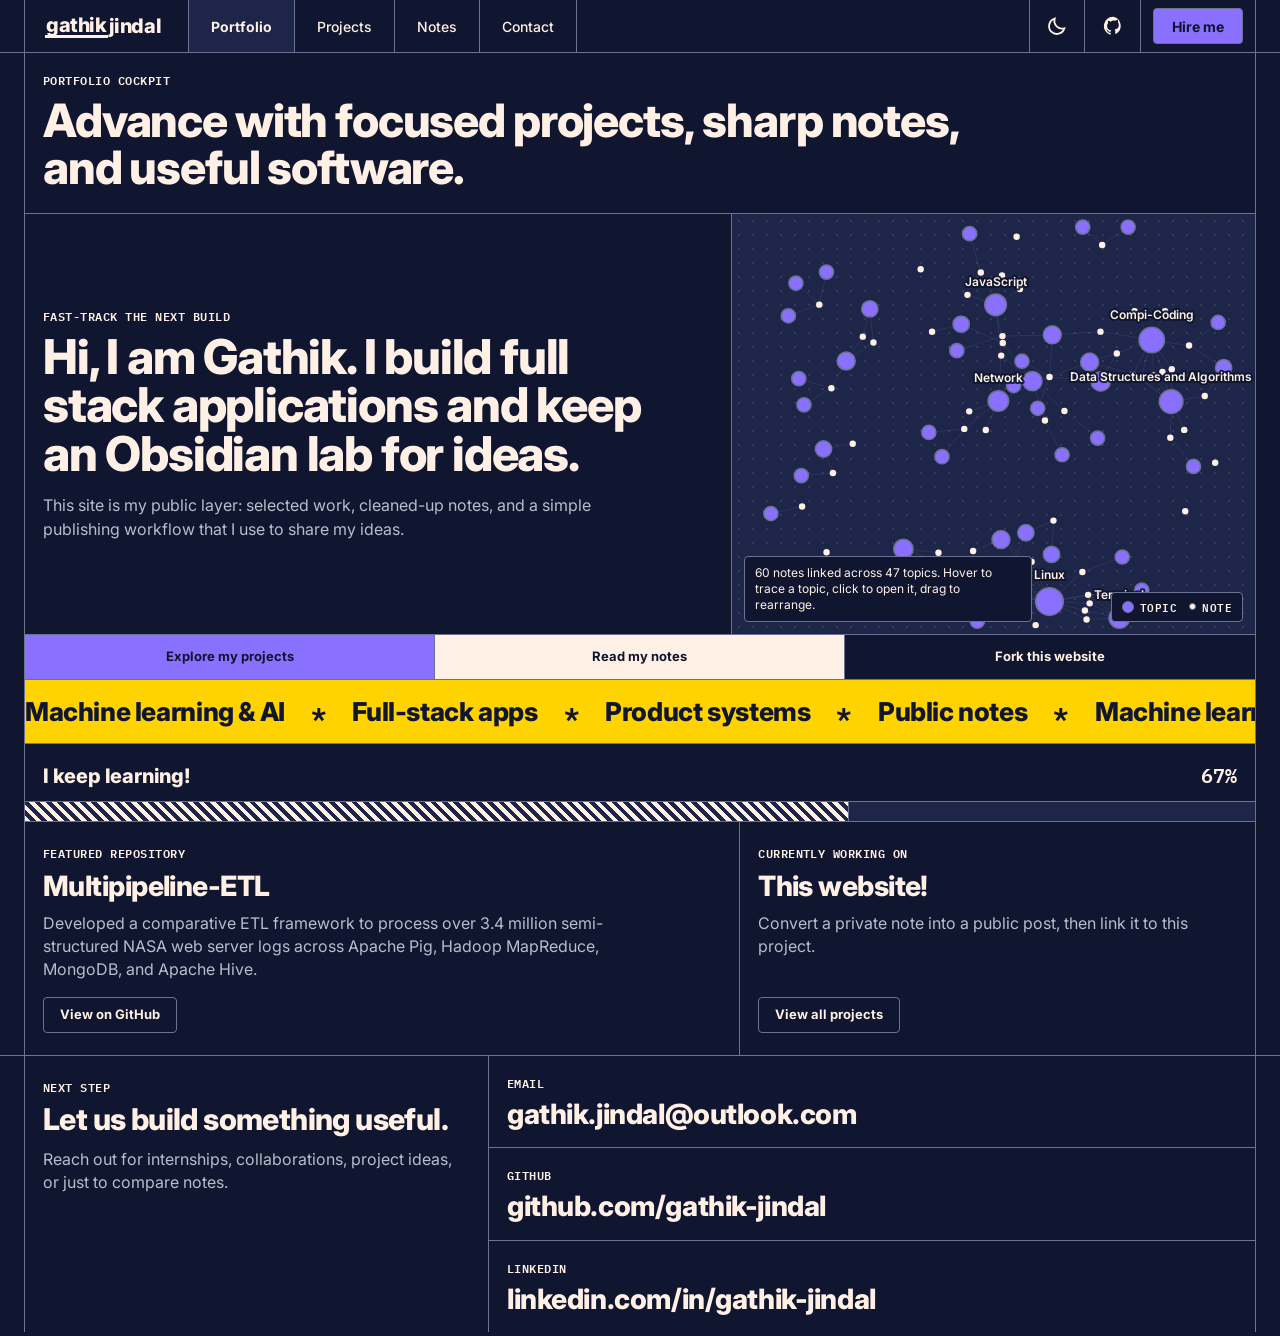
==== commit 6c95340d: "update" ====
--- a/index.html
+++ b/index.html
@@ -8,12 +8,13 @@
   <title>Gathik Jindal | Portfolio</title>
   <link rel="icon" type="image/png" href="assets/images/mardown-icon.png">
   <script>
-    // Apply the saved (or OS) theme before first paint so the page never flashes.
+    // dark by default; light only if the visitor chose it with the toggle.
+    // Runs before first paint so the page never flashes.
     (function () {
       var root = document.documentElement;
       var theme = null;
       try { theme = localStorage.getItem("theme"); } catch (e) { }
-      if (!theme) theme = matchMedia("(prefers-color-scheme: dark)").matches ? "dark" : "light";
+      if (theme !== "light") theme = "dark";
       root.setAttribute("data-theme", theme);
       root.classList.add("js");
     })();
@@ -39,16 +40,19 @@
         <a class="hover-pop" href="#contact">Contact</a>
       </nav>
       <div class="top-actions">
-        <button class="icon-button theme-toggle hover-pop" id="themeToggle" type="button" aria-label="Switch to dark theme">
+        <button class="icon-button theme-toggle hover-pop" id="themeToggle" type="button"
+          aria-label="Switch to dark theme">
           <svg class="icon-sun" viewBox="0 0 24 24" aria-hidden="true">
             <circle cx="12" cy="12" r="4.5" />
-            <path d="M12 2v2.5M12 19.5V22M2 12h2.5M19.5 12H22M4.9 4.9l1.8 1.8M17.3 17.3l1.8 1.8M4.9 19.1l1.8-1.8M17.3 6.7l1.8-1.8" />
+            <path
+              d="M12 2v2.5M12 19.5V22M2 12h2.5M19.5 12H22M4.9 4.9l1.8 1.8M17.3 17.3l1.8 1.8M4.9 19.1l1.8-1.8M17.3 6.7l1.8-1.8" />
           </svg>
           <svg class="icon-moon" viewBox="0 0 24 24" aria-hidden="true">
             <path d="M20 14.5A8.5 8.5 0 0 1 9.5 4a8.5 8.5 0 1 0 10.5 10.5Z" />
           </svg>
         </button>
-        <a class="icon-button hover-pop" href="https://github.com/gathik-jindal" target="_blank" rel="noreferrer" aria-label="GitHub">
+        <a class="icon-button hover-pop" href="https://github.com/gathik-jindal" target="_blank" rel="noreferrer"
+          aria-label="GitHub">
           <svg viewBox="0 0 24 24" aria-hidden="true">
             <path
               d="M12 2a10 10 0 0 0-3.16 19.49c.5.09.68-.22.68-.48v-1.7c-2.78.6-3.37-1.19-3.37-1.19-.45-1.16-1.1-1.46-1.1-1.46-.91-.62.07-.61.07-.61 1 .07 1.53 1.03 1.53 1.03.9 1.52 2.34 1.08 2.91.83.09-.65.35-1.08.63-1.33-2.22-.25-4.55-1.11-4.55-4.93 0-1.09.39-1.98 1.03-2.68-.1-.25-.45-1.27.1-2.64 0 0 .84-.27 2.75 1.02A9.51 9.51 0 0 1 12 6.01c.85 0 1.7.11 2.5.34 1.9-1.29 2.74-1.02 2.74-1.02.55 1.37.2 2.39.1 2.64.64.7 1.02 1.59 1.02 2.68 0 3.83-2.34 4.67-4.56 4.92.36.31.68.92.68 1.86v2.76c0 .26.18.58.69.48A10 10 0 0 0 12 2Z" />
@@ -98,16 +102,16 @@
       <div class="marquee" role="region" aria-label="Current focus areas">
         <div class="marquee-track">
           <ul class="marquee-group">
-          <li>Machine learning &amp; AI</li>
-          <li>Full-stack apps</li>
-          <li>Product systems</li>
-          <li>Public notes</li>
+            <li>Machine learning &amp; AI</li>
+            <li>Full-stack apps</li>
+            <li>Product systems</li>
+            <li>Public notes</li>
           </ul>
           <ul class="marquee-group" aria-hidden="true">
-          <li>Machine learning &amp; AI</li>
-          <li>Full-stack apps</li>
-          <li>Product systems</li>
-          <li>Public notes</li>
+            <li>Machine learning &amp; AI</li>
+            <li>Full-stack apps</li>
+            <li>Product systems</li>
+            <li>Public notes</li>
           </ul>
         </div>
       </div>
@@ -172,4 +176,4 @@
   <script src="assets/js/graph.js"></script>
 </body>
 
-</html>
+</html>
--- a/assets/css/base.css
+++ b/assets/css/base.css
@@ -38,22 +38,6 @@
     color-scheme: dark;
 }
 
-/* No-JS fallback: follow the OS setting */
-@media (prefers-color-scheme: dark) {
-    :root:not([data-theme]) {
-        --paper: #10162f;
-        --paper-deep: #1d2548;
-        --ink: #fff0e5;
-        --muted: #b9bccb;
-        --line: #6c7294;
-        --blue: #8a70ff;
-        --on-blue: #10162f;
-        --soft: rgba(255, 240, 229, 0.08);
-        --pattern: rgba(255, 240, 229, 0.1);
-        color-scheme: dark;
-    }
-}
-
 /* =========================================================
    Base
    ========================================================= */
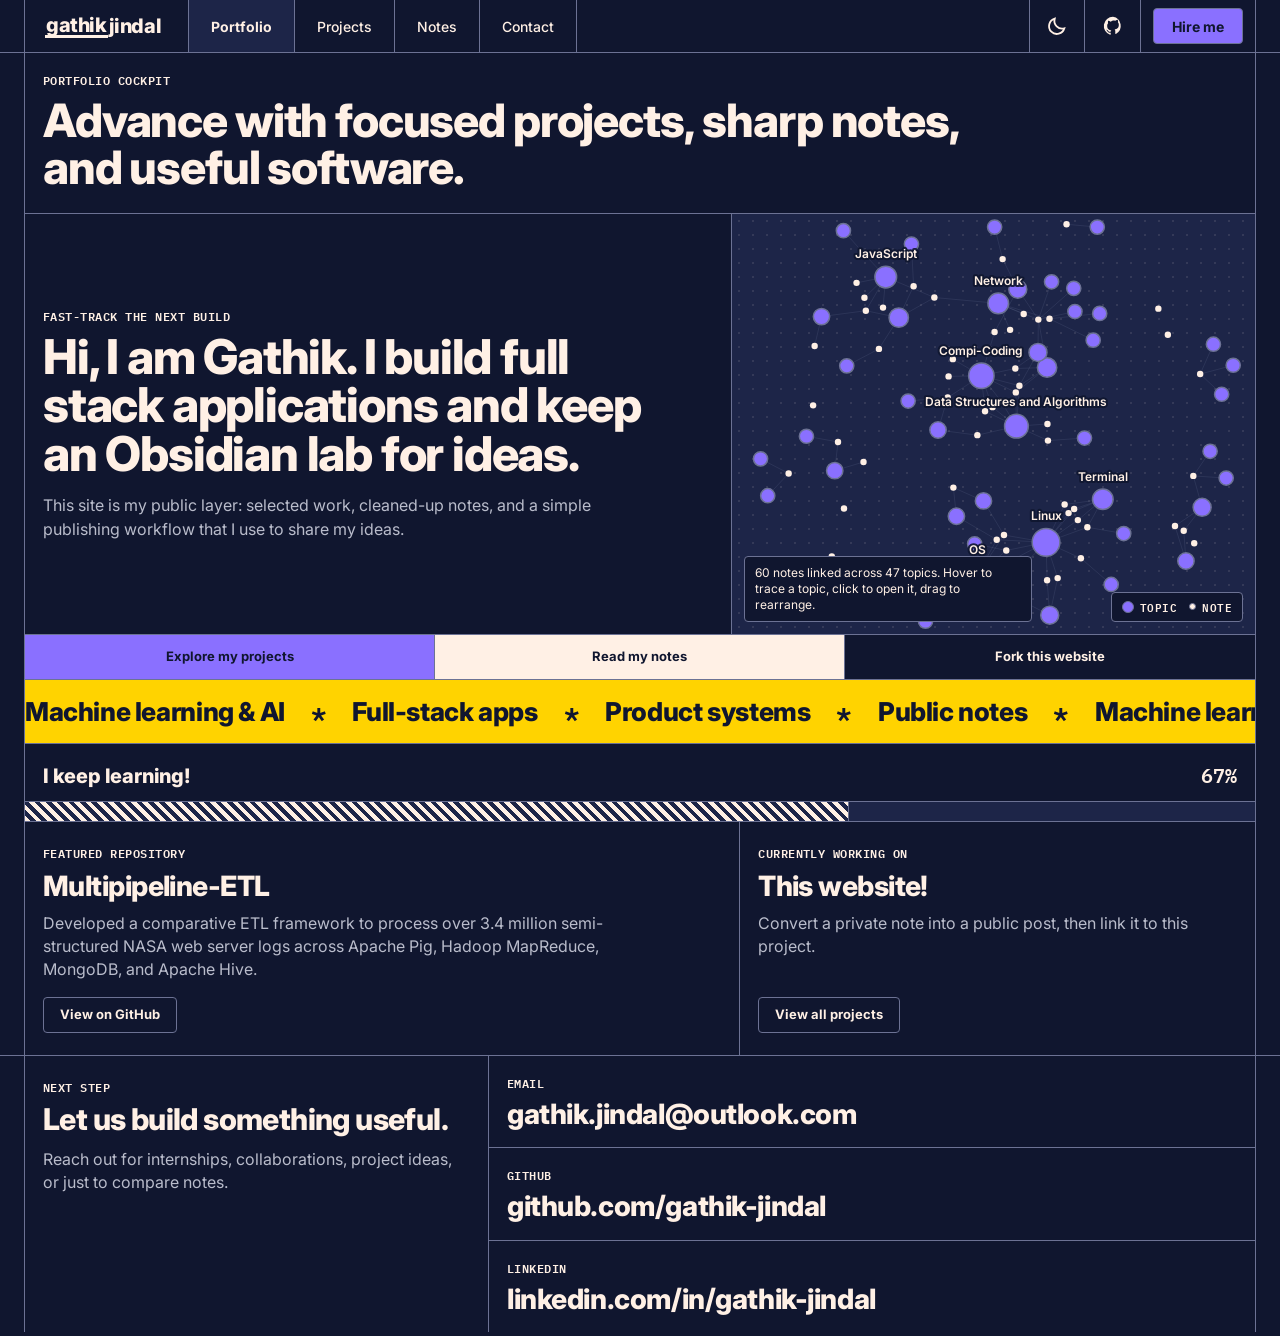
==== commit 38c7d418: "update icon" ====
--- a/index.html
+++ b/index.html
@@ -6,7 +6,7 @@
   <meta name="viewport" content="width=device-width, initial-scale=1">
   <meta name="description" content="Portfolio dashboard for Gathik Jindal.">
   <title>Gathik Jindal | Portfolio</title>
-  <link rel="icon" type="image/png" href="assets/images/mardown-icon.png">
+  <link rel="icon" type="image/svg+xml" href="assets/images/favicon.svg">
   <script>
     // dark by default; light only if the visitor chose it with the toggle.
     // Runs before first paint so the page never flashes.
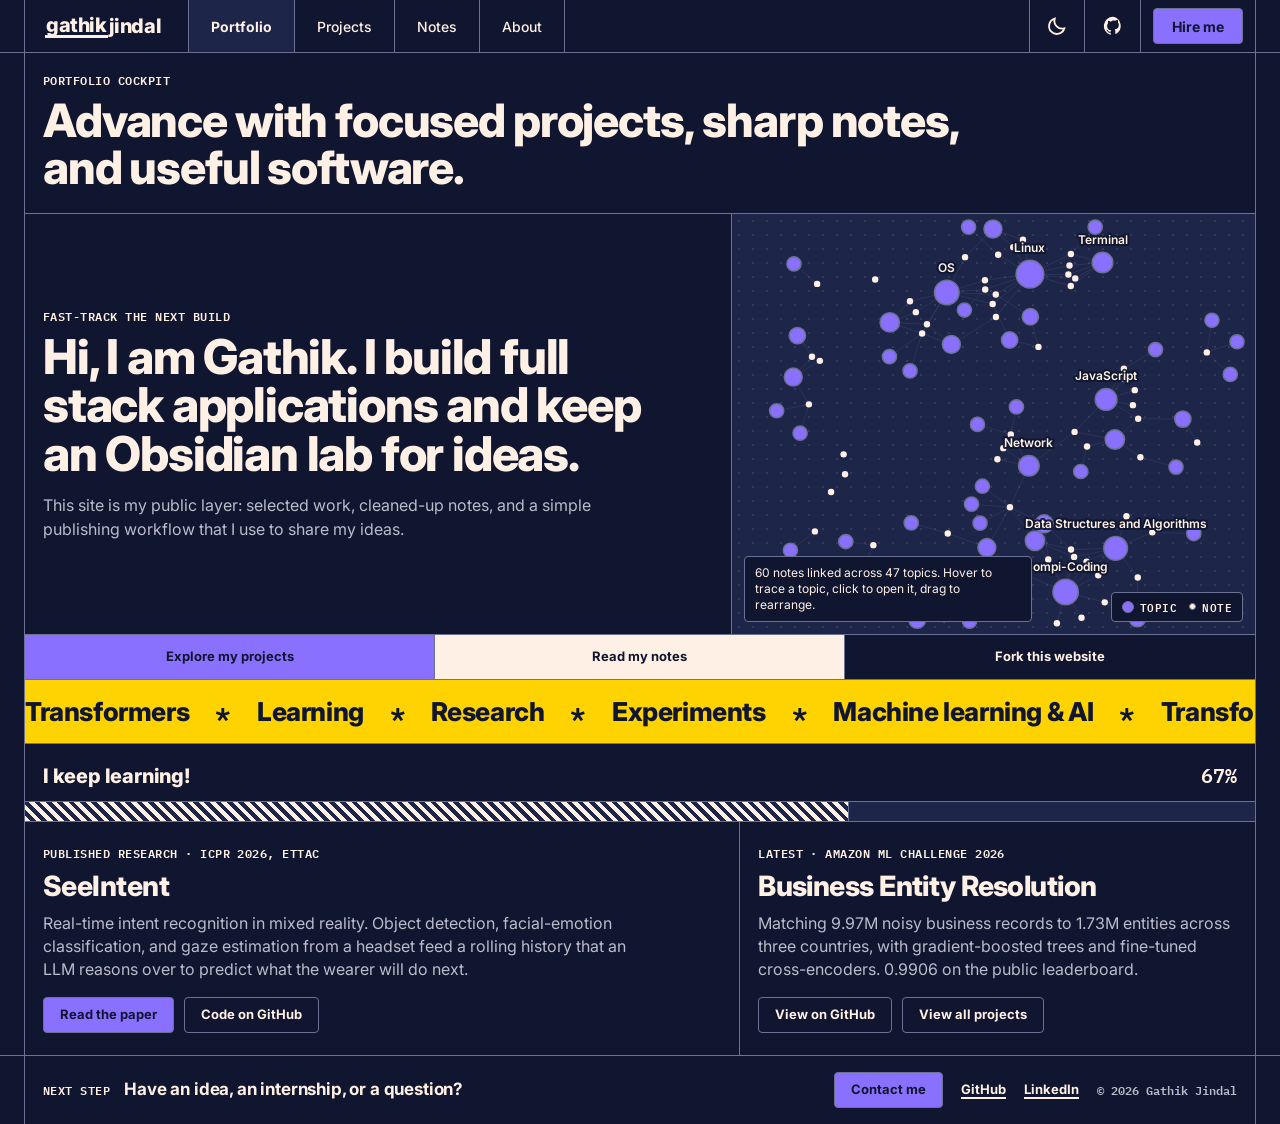
==== commit b415f284: "update projects pages and added about page" ====
--- a/index.html
+++ b/index.html
@@ -23,8 +23,8 @@
   <link rel="preconnect" href="https://fonts.gstatic.com" crossorigin>
   <link rel="stylesheet"
     href="https://fonts.googleapis.com/css2?family=IBM+Plex+Mono:wght@500;600&family=Inter:wght@400..800&display=swap">
-  <link rel="stylesheet" href="assets/css/base.css">
-  <link rel="stylesheet" href="assets/css/pages/home.css">
+  <link rel="stylesheet" href="assets/css/base.css?v=5">
+  <link rel="stylesheet" href="assets/css/pages/home.css?v=5">
 </head>
 
 <body class="page page-home page-no-sidebar">
@@ -32,12 +32,12 @@
 
   <header class="topbar">
     <div class="topbar-inner">
-      <a class="logo" href="index.html" aria-label="Gathik Jindal home"><span>gathik</span>jindal</a>
+      <a class="logo" href="./" aria-label="Gathik Jindal home"><span>gathik</span>jindal</a>
       <nav class="topnav" aria-label="Main navigation">
-        <a class="hover-pop" href="index.html" aria-current="page">Portfolio</a>
-        <a class="hover-pop" href="projects.html">Projects</a>
-        <a class="hover-pop" href="notes.html">Notes</a>
-        <a class="hover-pop" href="#contact">Contact</a>
+        <a class="hover-pop" href="./" aria-current="page">Portfolio</a>
+        <a class="hover-pop" href="projects">Projects</a>
+        <a class="hover-pop" href="notes">Notes</a>
+        <a class="hover-pop" href="about">About</a>
       </nav>
       <div class="top-actions">
         <button class="icon-button theme-toggle hover-pop" id="themeToggle" type="button"
@@ -58,7 +58,7 @@
               d="M12 2a10 10 0 0 0-3.16 19.49c.5.09.68-.22.68-.48v-1.7c-2.78.6-3.37-1.19-3.37-1.19-.45-1.16-1.1-1.46-1.1-1.46-.91-.62.07-.61.07-.61 1 .07 1.53 1.03 1.53 1.03.9 1.52 2.34 1.08 2.91.83.09-.65.35-1.08.63-1.33-2.22-.25-4.55-1.11-4.55-4.93 0-1.09.39-1.98 1.03-2.68-.1-.25-.45-1.27.1-2.64 0 0 .84-.27 2.75 1.02A9.51 9.51 0 0 1 12 6.01c.85 0 1.7.11 2.5.34 1.9-1.29 2.74-1.02 2.74-1.02.55 1.37.2 2.39.1 2.64.64.7 1.02 1.59 1.02 2.68 0 3.83-2.34 4.67-4.56 4.92.36.31.68.92.68 1.86v2.76c0 .26.18.58.69.48A10 10 0 0 0 12 2Z" />
           </svg>
         </a>
-        <a class="upgrade hover-pop" href="mailto:gathik.jindal@outlook.com">Hire me</a>
+        <a class="upgrade hover-pop" href="about#contact">Hire me</a>
       </div>
     </div>
   </header>
@@ -93,8 +93,8 @@
       </section>
 
       <nav class="cta-strip" aria-label="Where to go next">
-        <a class="panel-cta panel-cta-blue hover-pop" href="projects.html">Explore my projects</a>
-        <a class="panel-cta panel-cta-ink hover-pop" href="notes.html">Read my notes</a>
+        <a class="panel-cta panel-cta-blue hover-pop" href="projects">Explore my projects</a>
+        <a class="panel-cta panel-cta-ink hover-pop" href="notes">Read my notes</a>
         <a class="panel-cta panel-cta-plain hover-pop" href="https://github.com/gathik-jindal/website" target="_blank"
           rel="noreferrer">Fork this website</a>
       </nav>
@@ -102,16 +102,18 @@
       <div class="marquee" role="region" aria-label="Current focus areas">
         <div class="marquee-track">
           <ul class="marquee-group">
+            <li>Transformers</li>
+            <li>Learning</li>
+            <li>Research</li>
+            <li>Experiments</li>
             <li>Machine learning &amp; AI</li>
-            <li>Full-stack apps</li>
-            <li>Product systems</li>
-            <li>Public notes</li>
           </ul>
           <ul class="marquee-group" aria-hidden="true">
+            <li>Transformers</li>
+            <li>Learning</li>
+            <li>Research</li>
+            <li>Experiments</li>
             <li>Machine learning &amp; AI</li>
-            <li>Full-stack apps</li>
-            <li>Product systems</li>
-            <li>Public notes</li>
           </ul>
         </div>
       </div>
@@ -126,54 +128,48 @@
 
       <section class="split-grid" id="projects">
         <article class="panel course-card hover-pop" data-reveal>
-          <p class="panel-label">Featured repository</p>
-          <h2>Multipipeline-ETL</h2>
-          <p>Developed a comparative ETL framework to process over 3.4 million semi-structured NASA web server logs
-            across Apache Pig, Hadoop MapReduce, MongoDB, and Apache Hive.</p>
+          <p class="panel-label">Published research &middot; ICPR 2026, ETTAC</p>
+          <h2>SeeIntent</h2>
+          <p>Real-time intent recognition in mixed reality. Object detection, facial-emotion classification, and gaze
+            estimation from a headset feed a rolling history that an LLM reasons over to predict what the wearer will
+            do next.</p>
           <div class="card-foot">
-            <a class="outline-button hover-pop" href="https://github.com/Bhavzzzzzz/Multipipeline-ETL" target="_blank"
-              rel="noreferrer">View on GitHub</a>
+            <a class="blue-button hover-pop" href="https://link.springer.com/chapter/10.1007/978-3-032-39382-1_44"
+              target="_blank" rel="noreferrer">Read the paper</a>
+            <a class="outline-button hover-pop" href="https://github.com/GVCL/EgocentricIntentPrediction"
+              target="_blank" rel="noreferrer">Code on GitHub</a>
           </div>
         </article>
         <article class="panel plan-card hover-pop" data-reveal style="--d: 100ms">
-          <p class="panel-label">Currently working on</p>
-          <h2>This website!</h2>
-          <p>Convert a private note into a public post, then link it to this project.</p>
+          <p class="panel-label">Latest &middot; Amazon ML Challenge 2026</p>
+          <h2>Business Entity Resolution</h2>
+          <p>Matching 9.97M noisy business records to 1.73M entities across three countries, with gradient-boosted
+            trees and fine-tuned cross-encoders. 0.9906 on the public leaderboard.</p>
           <div class="card-foot">
-            <a class="outline-button hover-pop" href="projects.html">View all projects</a>
+            <a class="outline-button hover-pop" href="https://github.com/Paradox-73/Business_Entity_Resolution"
+              target="_blank" rel="noreferrer">View on GitHub</a>
+            <a class="outline-button hover-pop" href="projects">View all projects</a>
           </div>
         </article>
       </section>
     </main>
   </div>
 
-  <footer class="site-footer" id="contact">
+  <footer class="site-footer">
     <div class="footer-inner">
-      <div class="footer-intro">
-        <p class="panel-label">Next step</p>
-        <h2>Let us build something useful.</h2>
-        <p>Reach out for internships, collaborations, project ideas, or just to compare notes.</p>
-      </div>
-      <div class="footer-links">
-        <a class="footer-card hover-pop" href="mailto:gathik.jindal@outlook.com">
-          <span>Email</span>
-          <strong>gathik.jindal@outlook.com</strong>
-        </a>
-        <a class="footer-card hover-pop" href="https://github.com/gathik-jindal" target="_blank" rel="noreferrer">
-          <span>GitHub</span>
-          <strong>github.com/gathik-jindal</strong>
-        </a>
-        <a class="footer-card hover-pop" href="https://www.linkedin.com/in/gathik-jindal-10851428b/" target="_blank"
-          rel="noreferrer">
-          <span>LinkedIn</span>
-          <strong>linkedin.com/in/gathik-jindal</strong>
-        </a>
+      <p class="footer-cta"><span class="panel-label">Next step</span>Have an idea, an internship, or a question?</p>
+      <div class="footer-actions">
+        <a class="blue-button hover-pop" href="about#contact">Contact me</a>
+        <a class="text-link" href="https://github.com/gathik-jindal" target="_blank" rel="noreferrer">GitHub</a>
+        <a class="text-link" href="https://www.linkedin.com/in/gathik-jindal-10851428b/" target="_blank"
+          rel="noreferrer">LinkedIn</a>
+        <span class="footer-meta">&copy; 2026 Gathik Jindal</span>
       </div>
     </div>
   </footer>
 
-  <script src="assets/js/main.js"></script>
-  <script src="assets/js/graph.js"></script>
+  <script src="assets/js/main.js?v=5"></script>
+  <script src="assets/js/graph.js?v=5"></script>
 </body>
 
 </html>
--- a/assets/css/base.css
+++ b/assets/css/base.css
@@ -418,6 +418,40 @@
     font-weight: 600;
 }
 
+/* Status badge, in the same pill shape as tags (projects, about) */
+.status {
+    display: inline-flex;
+    align-items: center;
+    min-height: 24px;
+    margin: 0;
+    padding: 0 9px;
+    border: var(--rule) solid var(--line);
+    border-radius: 999px;
+    background: var(--paper);
+    font-family: var(--font-mono);
+    font-size: 11px;
+    font-weight: 600;
+    letter-spacing: 0.04em;
+    text-transform: uppercase;
+    white-space: nowrap;
+}
+
+.status-done,
+.status-paper {
+    background: var(--yellow);
+    color: var(--on-yellow);
+}
+
+.status-active {
+    background: var(--blue);
+    color: var(--on-blue);
+}
+
+.status-discontinued {
+    border-style: dashed;
+    color: var(--muted);
+}
+
 /* =========================================================
    Motion (only when JS is running)
    ========================================================= */
@@ -529,69 +563,60 @@
     transition: background-color 300ms ease;
 }
 
+/* A slim strip: the full contact section lives on the About page */
 .footer-inner {
-    display: grid;
-    grid-template-columns: minmax(0, 464px) 1fr;
+    display: flex;
+    flex-wrap: wrap;
+    align-items: center;
+    justify-content: space-between;
+    gap: 12px 24px;
     width: var(--shell);
     margin: 0 auto;
+    padding: 16px 18px;
     border-right: var(--rule) solid var(--line);
     border-left: var(--rule) solid var(--line);
 }
 
-.footer-intro {
-    padding: 22px 18px;
-    border-right: var(--rule) solid var(--line);
-}
-
-.footer-intro h2 {
+.footer-cta {
+    display: flex;
+    flex-wrap: wrap;
+    align-items: baseline;
+    gap: 4px 14px;
     margin: 0;
-    font-size: 30px;
-    font-weight: 800;
-    line-height: 1.05;
-    letter-spacing: -0.02em;
-}
-
-.footer-intro p:not(.panel-label) {
-    margin: 12px 0 0;
+    font-size: 17px;
+    font-weight: 700;
+    letter-spacing: -0.01em;
+}
+
+.footer-cta .panel-label {
+    margin: 0;
+}
+
+.footer-actions {
+    display: flex;
+    flex-wrap: wrap;
+    align-items: center;
+    gap: 10px 18px;
+}
+
+.footer-meta {
     color: var(--muted);
-    line-height: 1.45;
-}
-
-.footer-links {
-    display: grid;
-}
-
-.footer-card {
-    display: grid;
-    gap: 8px;
-    min-height: 86px;
-    padding: 18px;
-    border-bottom: var(--rule) solid var(--line);
-    background: var(--paper);
-}
-
-.footer-card:last-child {
-    border-bottom: 0;
-}
-
-.footer-card span {
     font-family: var(--font-mono);
     font-size: 12px;
     font-weight: 600;
-    letter-spacing: 0.04em;
-    text-transform: uppercase;
-}
-
-.footer-card strong {
-    overflow-wrap: anywhere;
-    font-size: clamp(18px, 3vw, 28px);
-    font-weight: 800;
-    line-height: 1.05;
-    letter-spacing: -0.015em;
-    transition: color 180ms ease;
-}
-
-.footer-card:hover strong {
+}
+
+/* Underlined inline link, used next to buttons */
+.text-link {
+    font-size: 13px;
+    font-weight: 700;
+    text-decoration: underline;
+    text-decoration-thickness: 1.5px;
+    text-underline-offset: 3px;
+    transition: color 150ms ease;
+}
+
+.text-link:hover {
     color: var(--blue);
 }
 
@@ -618,8 +643,13 @@
 
     .topnav a {
         flex: 1 0 auto;
-        min-height: 44px;
-        padding: 0 16px;
+        min-height: 42px;
+        padding: 0 14px;
+    }
+
+    .logo,
+    .top-actions .icon-button {
+        min-height: 48px;
     }
 
     .upgrade {
@@ -637,13 +667,51 @@
         display: none;
     }
 
-    .footer-intro {
-        border-right: 0;
-        border-bottom: var(--rule) solid var(--line);
-    }
-
     html {
-        scroll-padding-top: 104px;
+        scroll-padding-top: 100px;
+    }
+}
+
+/* =========================================================
+   Touch screens
+   Phones keep :hover "stuck" after a tap, so there the lift
+   and hatched shadow show only while a finger is pressing.
+   ========================================================= */
+@media (hover: none) {
+    a,
+    button {
+        -webkit-tap-highlight-color: transparent;
+    }
+
+    .hover-pop:hover {
+        z-index: auto;
+        transform: none;
+        outline: none;
+    }
+
+    .hover-pop:hover::before {
+        opacity: 0;
+    }
+
+    .hover-pop:active {
+        z-index: 12;
+        transform: translate(3px, -3px);
+        outline: var(--rule) solid var(--line);
+        outline-offset: calc(var(--rule) * -1);
+    }
+
+    .hover-pop:active::before {
+        opacity: 1;
+    }
+
+    [data-split] .word:hover .word-inner,
+    .marquee-group li:hover,
+    .text-link:hover {
+        color: inherit;
+    }
+
+    .marquee:hover .marquee-track {
+        animation-play-state: running;
     }
 }
 
--- a/assets/css/pages/home.css
+++ b/assets/css/pages/home.css
@@ -260,7 +260,7 @@
     }
 
     .hero-graph canvas {
-        min-height: 380px;
+        min-height: 360px;
     }
 
     .hero-graph figcaption {
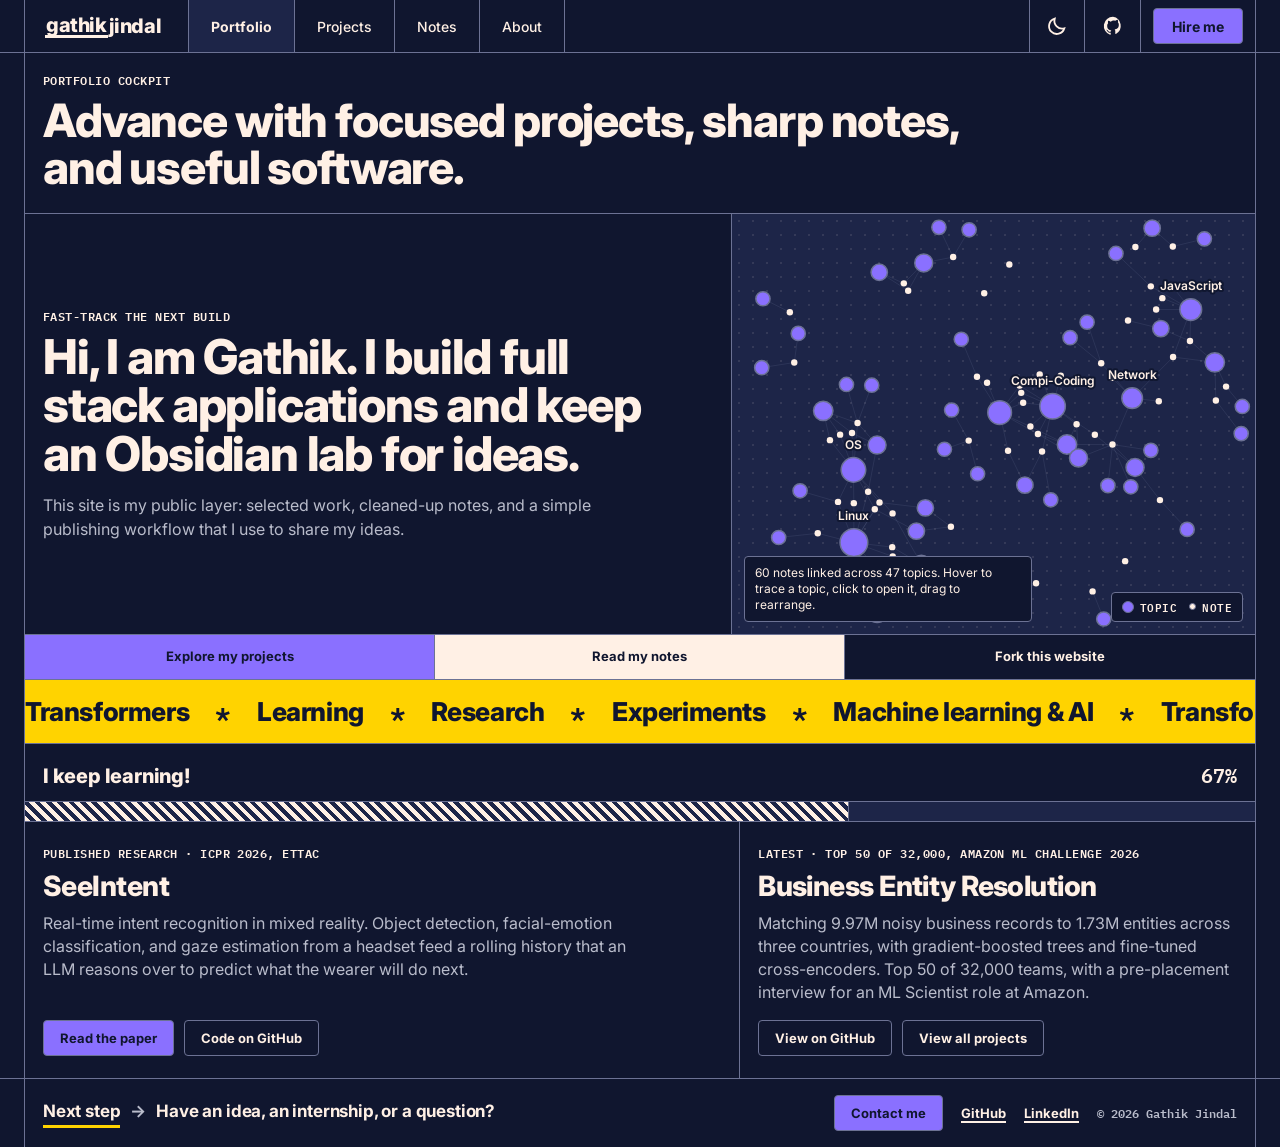
==== commit 08d14833: "minor text updates" ====
--- a/index.html
+++ b/index.html
@@ -23,8 +23,8 @@
   <link rel="preconnect" href="https://fonts.gstatic.com" crossorigin>
   <link rel="stylesheet"
     href="https://fonts.googleapis.com/css2?family=IBM+Plex+Mono:wght@500;600&family=Inter:wght@400..800&display=swap">
-  <link rel="stylesheet" href="assets/css/base.css?v=5">
-  <link rel="stylesheet" href="assets/css/pages/home.css?v=5">
+  <link rel="stylesheet" href="assets/css/base.css?v=6">
+  <link rel="stylesheet" href="assets/css/pages/home.css?v=6">
 </head>
 
 <body class="page page-home page-no-sidebar">
@@ -141,10 +141,11 @@
           </div>
         </article>
         <article class="panel plan-card hover-pop" data-reveal style="--d: 100ms">
-          <p class="panel-label">Latest &middot; Amazon ML Challenge 2026</p>
+          <p class="panel-label">Latest &middot; Top 50 of 32,000, Amazon ML Challenge 2026</p>
           <h2>Business Entity Resolution</h2>
           <p>Matching 9.97M noisy business records to 1.73M entities across three countries, with gradient-boosted
-            trees and fine-tuned cross-encoders. 0.9906 on the public leaderboard.</p>
+            trees and fine-tuned cross-encoders. Top 50 of 32,000 teams, with a pre-placement interview for an ML
+            Scientist role at Amazon.</p>
           <div class="card-foot">
             <a class="outline-button hover-pop" href="https://github.com/Paradox-73/Business_Entity_Resolution"
               target="_blank" rel="noreferrer">View on GitHub</a>
@@ -157,7 +158,7 @@
 
   <footer class="site-footer">
     <div class="footer-inner">
-      <p class="footer-cta"><span class="panel-label">Next step</span>Have an idea, an internship, or a question?</p>
+      <p class="footer-cta"><span class="footer-kicker">Next step</span><span class="footer-arrow" aria-hidden="true">&rarr;</span>Have an idea, an internship, or a question?</p>
       <div class="footer-actions">
         <a class="blue-button hover-pop" href="about#contact">Contact me</a>
         <a class="text-link" href="https://github.com/gathik-jindal" target="_blank" rel="noreferrer">GitHub</a>
@@ -168,8 +169,8 @@
     </div>
   </footer>
 
-  <script src="assets/js/main.js?v=5"></script>
-  <script src="assets/js/graph.js?v=5"></script>
+  <script src="assets/js/main.js?v=6"></script>
+  <script src="assets/js/graph.js?v=6"></script>
 </body>
 
 </html>
--- a/assets/css/base.css
+++ b/assets/css/base.css
@@ -581,15 +581,22 @@
     display: flex;
     flex-wrap: wrap;
     align-items: baseline;
-    gap: 4px 14px;
+    gap: 4px 10px;
     margin: 0;
     font-size: 17px;
     font-weight: 700;
     letter-spacing: -0.01em;
 }
 
-.footer-cta .panel-label {
-    margin: 0;
+/* Same type as the sentence, marked with the yellow underline the
+   page curtain uses under "gathik" */
+.footer-kicker {
+    padding-bottom: 1px;
+    border-bottom: 3px solid var(--yellow);
+}
+
+.footer-arrow {
+    color: var(--muted);
 }
 
 .footer-actions {
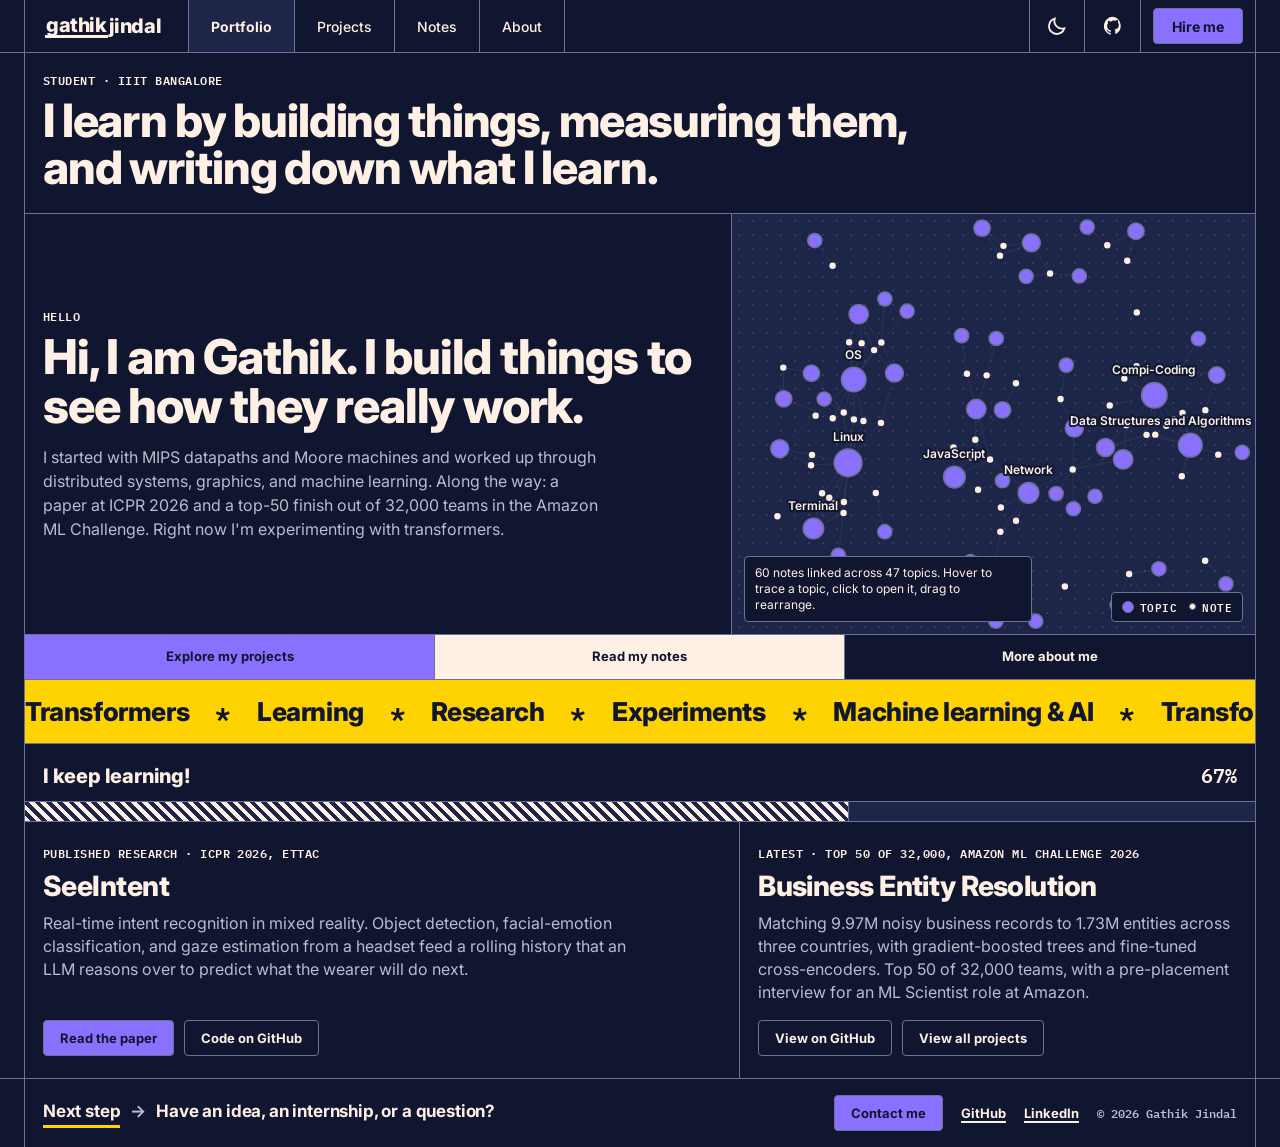
==== commit 7f2a26d8: "text change" ====
--- a/index.html
+++ b/index.html
@@ -4,7 +4,8 @@
 <head>
   <meta charset="utf-8">
   <meta name="viewport" content="width=device-width, initial-scale=1">
-  <meta name="description" content="Portfolio dashboard for Gathik Jindal.">
+  <meta name="description"
+    content="Gathik Jindal, a computer science student at IIIT Bangalore: research, projects, and notes.">
   <title>Gathik Jindal | Portfolio</title>
   <link rel="icon" type="image/svg+xml" href="assets/images/favicon.svg">
   <script>
@@ -66,17 +67,19 @@
   <div class="app-shell">
     <main class="dashboard" id="dashboard">
       <section class="panel header-panel">
-        <p class="panel-label">Portfolio cockpit</p>
-        <h1 data-split style="--d: 400ms">Advance with focused projects, sharp notes, and useful software.</h1>
+        <p class="panel-label">Student &middot; IIIT Bangalore</p>
+        <h1 data-split style="--d: 400ms">I learn by building things, measuring them, and writing down what I learn.
+        </h1>
       </section>
 
       <section class="panel hero-panel">
         <div class="hero-copy">
-          <p class="panel-label">Fast-track the next build</p>
-          <h2>Hi, I am <span class="hover-pop" style="display: inline-block">Gathik</span>. I build full stack
-            applications and keep an Obsidian lab for ideas.</h2>
-          <p>This site is my public layer: selected work, cleaned-up notes, and a simple publishing workflow that I
-            use to share my ideas.</p>
+          <p class="panel-label">Hello</p>
+          <h2>Hi, I am <span class="hover-pop" style="display: inline-block">Gathik</span>. I build things to see
+            how they really work.</h2>
+          <p>I started with MIPS datapaths and Moore machines and worked up through distributed systems, graphics, and
+            machine learning. Along the way: a paper at ICPR 2026 and a top-50 finish out of 32,000 teams in the Amazon
+            ML Challenge. Right now I'm experimenting with transformers.</p>
         </div>
         <figure class="hero-graph">
           <canvas id="noteGraph" role="img"
@@ -95,8 +98,7 @@
       <nav class="cta-strip" aria-label="Where to go next">
         <a class="panel-cta panel-cta-blue hover-pop" href="projects">Explore my projects</a>
         <a class="panel-cta panel-cta-ink hover-pop" href="notes">Read my notes</a>
-        <a class="panel-cta panel-cta-plain hover-pop" href="https://github.com/gathik-jindal/website" target="_blank"
-          rel="noreferrer">Fork this website</a>
+        <a class="panel-cta panel-cta-plain hover-pop" href="about">More about me</a>
       </nav>
 
       <div class="marquee" role="region" aria-label="Current focus areas">
@@ -158,7 +160,8 @@
 
   <footer class="site-footer">
     <div class="footer-inner">
-      <p class="footer-cta"><span class="footer-kicker">Next step</span><span class="footer-arrow" aria-hidden="true">&rarr;</span>Have an idea, an internship, or a question?</p>
+      <p class="footer-cta"><span class="footer-kicker">Next step</span><span class="footer-arrow"
+          aria-hidden="true">&rarr;</span>Have an idea, an internship, or a question?</p>
       <div class="footer-actions">
         <a class="blue-button hover-pop" href="about#contact">Contact me</a>
         <a class="text-link" href="https://github.com/gathik-jindal" target="_blank" rel="noreferrer">GitHub</a>
